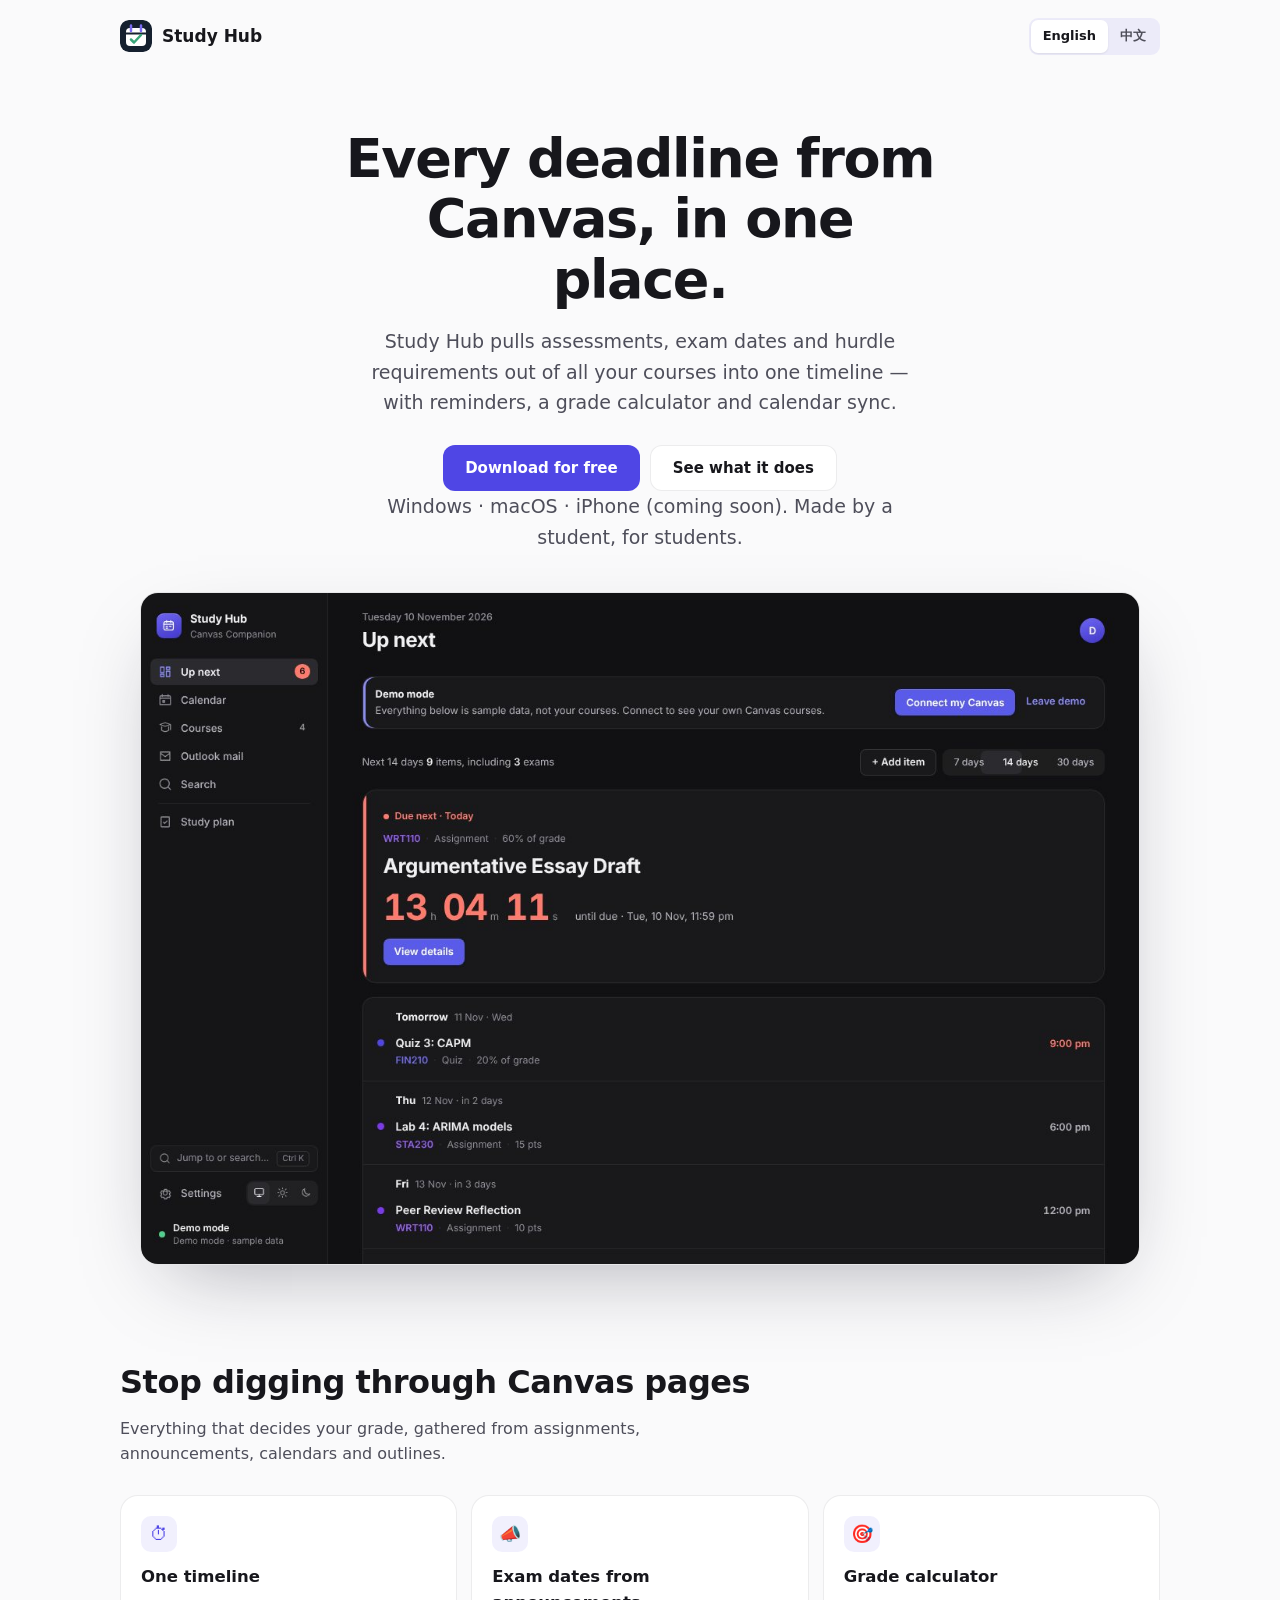
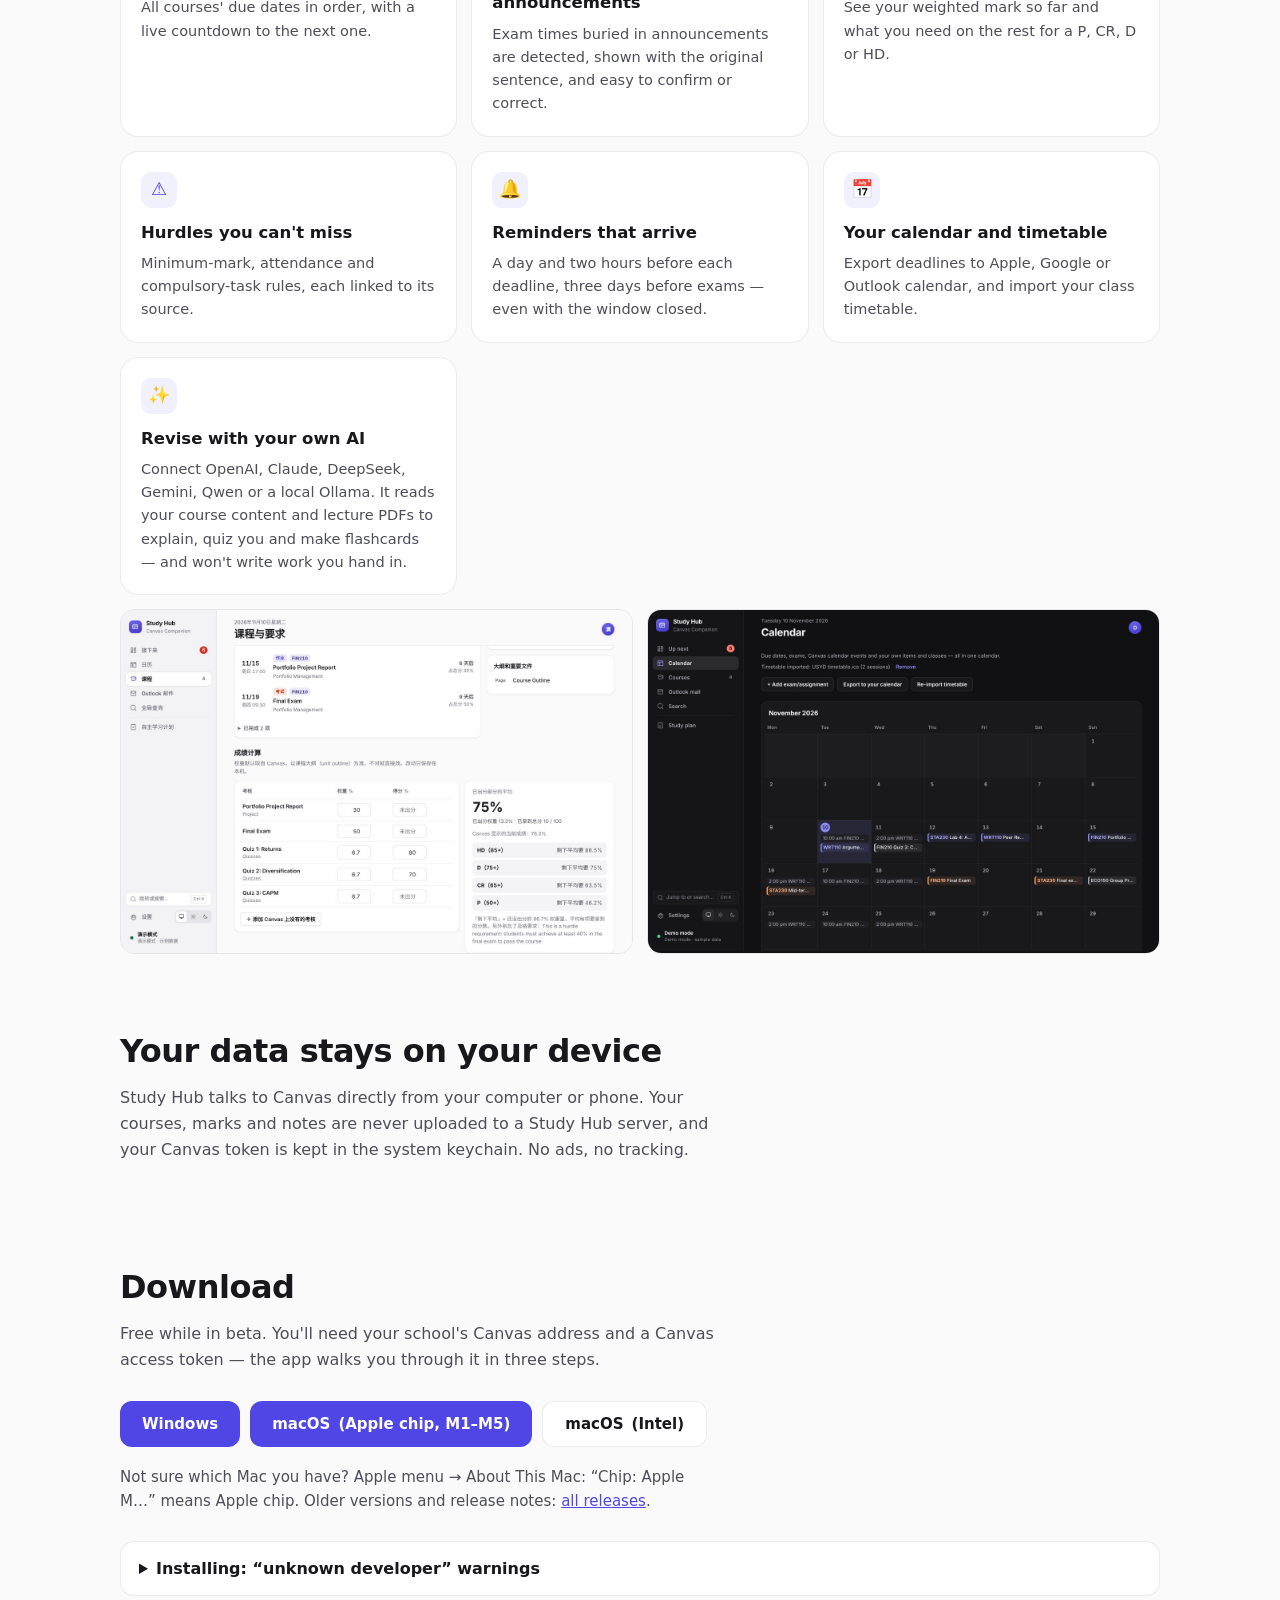
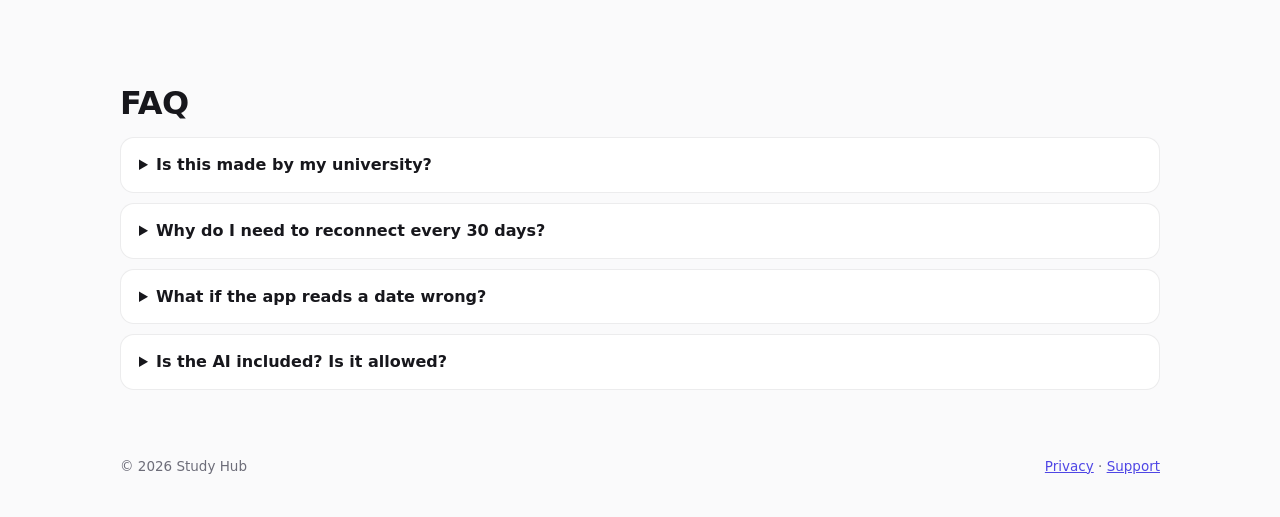
==== index.html @ 719b8af3 "Website for v7.2.0" ====
<!doctype html>
<html lang="en">
<head>
  <meta charset="utf-8">
  <meta name="viewport" content="width=device-width, initial-scale=1">
  <title>Study Hub — every deadline from Canvas in one place</title>
  <meta name="description" content="Study Hub pulls assessments, exam dates and hurdle requirements out of Canvas into one timeline, with reminders, a grade calculator and calendar sync. Your data stays on your device.">
  <link rel="icon" href="img/icon.svg" type="image/svg+xml">
  <style>
    :root {
      --bg: #fafafb; --surface: #fff; --ink: #17171c; --ink-2: #4e4e5a; --ink-3: #6d6d79; --line: rgba(20,20,35,.08);
      --accent: #4f46e5; --accent-soft: rgba(79,70,229,.08); --radius: 18px;
      --font: "Segoe UI Variable Text", "Segoe UI", -apple-system, BlinkMacSystemFont, "SF Pro Text", "PingFang SC", "Microsoft YaHei UI", system-ui, sans-serif;
      color-scheme: light;
    }
    @media (prefers-color-scheme: dark) {
      :root:not([data-theme="light"]) { --bg: #111113; --surface: #19191c; --ink: #f1f1f4; --ink-2: #b2b2bc; --ink-3: #8e8e99; --line: rgba(255,255,255,.08); --accent: #8b8cf8; --accent-soft: rgba(139,140,248,.13); color-scheme: dark; }
    }
    * { box-sizing: border-box; }
    body { margin: 0; font-family: var(--font); background: var(--bg); color: var(--ink); line-height: 1.6; -webkit-font-smoothing: antialiased; }
    a { color: var(--accent); }
    .wrap { max-width: 1080px; margin: 0 auto; padding: 0 20px; }
    header.top { display: flex; align-items: center; justify-content: space-between; padding: 18px 0; }
    .brand { display: flex; align-items: center; gap: 10px; font-weight: 700; font-size: 17px; text-decoration: none; color: var(--ink); }
    .brand img { width: 32px; height: 32px; border-radius: 9px; }
    .lang { display: inline-flex; padding: 2px; border-radius: 9px; background: var(--accent-soft); }
    .lang button { border: 0; background: transparent; color: var(--ink-2); font: inherit; font-size: 13px; font-weight: 600; padding: 6px 12px; border-radius: 7px; cursor: pointer; }
    .lang button[aria-pressed="true"] { background: var(--surface); color: var(--ink); box-shadow: 0 1px 2px rgba(0,0,0,.08); }
    .hero { padding: 56px 0 28px; text-align: center; }
    .hero h1 { font-size: clamp(32px, 6vw, 54px); line-height: 1.12; letter-spacing: -.025em; margin: 0 auto 16px; max-width: 16ch; }
    .hero p { font-size: clamp(16px, 2.2vw, 19px); color: var(--ink-2); max-width: 46ch; margin: 0 auto 28px; }
    .cta { display: flex; gap: 10px; justify-content: center; flex-wrap: wrap; }
    .btn { display: inline-flex; align-items: center; gap: 8px; height: 46px; padding: 0 22px; border-radius: 12px; font-weight: 650; text-decoration: none; font-size: 15px; }
    .btn.primary { background: var(--accent); color: #fff; }
    .btn.soft { background: var(--surface); color: var(--ink); border: 1px solid var(--line); }
    .note { font-size: 13px; color: var(--ink-3); margin-top: 12px; }
    .shot { margin: 40px auto 0; border-radius: var(--radius); overflow: hidden; border: 1px solid var(--line); box-shadow: 0 30px 80px -30px rgba(20,20,40,.35); max-width: 1000px; }
    .shot img { display: block; width: 100%; height: auto; }
    section { padding: 64px 0 8px; }
    h2 { font-size: clamp(24px, 3.4vw, 32px); letter-spacing: -.015em; margin: 0 0 8px; }
    .lead { color: var(--ink-2); margin: 0 0 28px; max-width: 60ch; }
    .grid { display: grid; grid-template-columns: repeat(auto-fill, minmax(280px, 1fr)); gap: 14px; }
    .card { background: var(--surface); border: 1px solid var(--line); border-radius: var(--radius); padding: 20px; }
    .card h3 { margin: 0 0 6px; font-size: 16.5px; }
    .card p { margin: 0; color: var(--ink-2); font-size: 14.5px; }
    .icon { width: 36px; height: 36px; border-radius: 10px; display: grid; place-items: center; background: var(--accent-soft); color: var(--accent); font-size: 18px; margin-bottom: 12px; }
    .pair { display: grid; grid-template-columns: 1fr 1fr; gap: 14px; }
    .pair figure { margin: 0; border-radius: 14px; overflow: hidden; border: 1px solid var(--line); }
    .pair img { display: block; width: 100%; height: auto; }
    details { background: var(--surface); border: 1px solid var(--line); border-radius: 14px; padding: 14px 18px; margin-bottom: 10px; }
    summary { cursor: pointer; font-weight: 650; }
    details p { color: var(--ink-2); margin: 10px 0 0; }
    footer { padding: 48px 0 40px; color: var(--ink-3); font-size: 13.5px; display: flex; gap: 16px; flex-wrap: wrap; justify-content: space-between; }
    html:not([lang="zh-CN"]) [data-l="zh"], html[lang="zh-CN"] [data-l="en"] { display: none !important; }
    @media (max-width: 720px) { .pair { grid-template-columns: 1fr; } .hero { padding-top: 32px; } }
  </style>
</head>
<body>
  <div class="wrap">
    <header class="top">
      <a class="brand" href="#"><img src="img/icon.svg" alt="">Study Hub</a>
      <div class="lang" role="group" aria-label="Language"><button type="button" data-set="en" aria-pressed="true">English</button><button type="button" data-set="zh" aria-pressed="false">中文</button></div>
    </header>

    <div class="hero">
      <h1><span data-l="en">Every deadline from Canvas, in one place.</span><span data-l="zh">Canvas 上的所有截止日期，一处看清。</span></h1>
      <p><span data-l="en">Study Hub pulls assessments, exam dates and hurdle requirements out of all your courses into one timeline — with reminders, a grade calculator and calendar sync.</span><span data-l="zh">Study Hub 把每门课的作业、考试日期和及格要求整理成一条时间线，还有截止提醒、成绩计算和日历同步。</span></p>
      <div class="cta">
        <a class="btn primary" href="#download"><span data-l="en">Download for free</span><span data-l="zh">免费下载</span></a>
        <a class="btn soft" href="#features"><span data-l="en">See what it does</span><span data-l="zh">看看能做什么</span></a>
      </div>
      <p class="note"><span data-l="en">Windows · macOS · iPhone (coming soon). Made by a student, for students.</span><span data-l="zh">Windows · macOS · iPhone（即将上线）。学生做给学生用的。</span></p>
      <div class="shot"><img data-l="en" src="img/home-en.jpg" alt="Study Hub home screen: the next deadline with a countdown and a list of what's due" width="1280" height="860"><img data-l="zh" src="img/home-zh.jpg" alt="Study Hub 首页：最近截止事项和倒计时" width="1280" height="860"></div>
    </div>

    <section id="features">
      <h2><span data-l="en">Stop digging through Canvas pages</span><span data-l="zh">不用再一页页翻 Canvas</span></h2>
      <p class="lead"><span data-l="en">Everything that decides your grade, gathered from assignments, announcements, calendars and outlines.</span><span data-l="zh">影响成绩的信息，从作业、公告、日历和课程大纲里集中起来。</span></p>
      <div class="grid">
        <div class="card"><div class="icon">⏱</div><h3><span data-l="en">One timeline</span><span data-l="zh">一条时间线</span></h3><p><span data-l="en">All courses' due dates in order, with a live countdown to the next one.</span><span data-l="zh">所有课程的截止日期按时间排好，最近一项有实时倒计时。</span></p></div>
        <div class="card"><div class="icon">📣</div><h3><span data-l="en">Exam dates from announcements</span><span data-l="zh">从公告里找出考试日期</span></h3><p><span data-l="en">Exam times buried in announcements are detected, shown with the original sentence, and easy to confirm or correct.</span><span data-l="zh">藏在公告里的考试时间会被识别出来，附上原文那句话，一点就能确认或修改。</span></p></div>
        <div class="card"><div class="icon">🎯</div><h3><span data-l="en">Grade calculator</span><span data-l="zh">成绩计算器</span></h3><p><span data-l="en">See your weighted mark so far and what you need on the rest for a P, CR, D or HD.</span><span data-l="zh">算出当前加权成绩，以及剩下的考核要拿多少才能 P、CR、D、HD。</span></p></div>
        <div class="card"><div class="icon">⚠️</div><h3><span data-l="en">Hurdles you can't miss</span><span data-l="zh">不会漏掉的 hurdle</span></h3><p><span data-l="en">Minimum-mark, attendance and compulsory-task rules, each linked to its source.</span><span data-l="zh">最低分、出勤和必做任务等要求，每条都附原文来源。</span></p></div>
        <div class="card"><div class="icon">🔔</div><h3><span data-l="en">Reminders that arrive</span><span data-l="zh">准时的提醒</span></h3><p><span data-l="en">A day and two hours before each deadline, three days before exams — even with the window closed.</span><span data-l="zh">截止前一天和两小时、考试前三天提醒，关掉窗口也照样提醒。</span></p></div>
        <div class="card"><div class="icon">📅</div><h3><span data-l="en">Your calendar and timetable</span><span data-l="zh">日历和课表</span></h3><p><span data-l="en">Export deadlines to Apple, Google or Outlook calendar, and import your class timetable.</span><span data-l="zh">截止日期导出到 Apple、Google 或 Outlook 日历，也能导入你的课表。</span></p></div>
        <div class="card"><div class="icon">✨</div><h3><span data-l="en">Revise with your own AI</span><span data-l="zh">用你自己的 AI 复习</span></h3><p><span data-l="en">Connect OpenAI, Claude, DeepSeek, Gemini, Qwen or a local Ollama. It reads your course content and lecture PDFs to explain, quiz you and make flashcards — and won't write work you hand in.</span><span data-l="zh">连接 OpenAI、Claude、DeepSeek、Gemini、通义千问或本机 Ollama。AI 读取你的课程内容和课件 PDF，帮你讲解、出题、做闪卡，但不会替你写要交的作业。</span></p></div>
      </div>
      <div class="pair" style="margin-top:14px">
        <figure><img src="img/grades-zh.jpg" alt="Grade calculator" width="1280" height="860" loading="lazy"></figure>
        <figure><img src="img/calendar-en.jpg" alt="Calendar with deadlines and classes" width="1280" height="860" loading="lazy"></figure>
      </div>
    </section>

    <section id="privacy">
      <h2><span data-l="en">Your data stays on your device</span><span data-l="zh">数据只在你的设备上</span></h2>
      <p class="lead"><span data-l="en">Study Hub talks to Canvas directly from your computer or phone. Your courses, marks and notes are never uploaded to a Study Hub server, and your Canvas token is kept in the system keychain. No ads, no tracking.</span><span data-l="zh">Study Hub 直接从你的电脑或手机连接 Canvas。课程、成绩和笔记不会上传到任何 Study Hub 服务器，Canvas 令牌保存在系统钥匙串里。没有广告，没有追踪。</span></p>
    </section>

    <section id="download">
      <h2><span data-l="en">Download</span><span data-l="zh">下载</span></h2>
      <p class="lead"><span data-l="en">Free while in beta. You'll need your school's Canvas address and a Canvas access token — the app walks you through it in three steps.</span><span data-l="zh">内测期间免费。需要学校的 Canvas 网址和一个 Canvas 访问令牌，app 里有三步引导。</span></p>
      <div class="cta" style="justify-content:flex-start">
        <a class="btn primary" href="https://github.com/17373624812qq-code/Study-Hub-releases/releases/latest/download/StudyHub-Windows-Setup.exe">Windows</a>
        <a class="btn primary" href="https://github.com/17373624812qq-code/Study-Hub-releases/releases/latest/download/StudyHub-Mac-AppleSilicon.dmg">macOS <span data-l="en">(Apple chip, M1–M5)</span><span data-l="zh">（M 系列芯片）</span></a>
        <a class="btn soft" href="https://github.com/17373624812qq-code/Study-Hub-releases/releases/latest/download/StudyHub-Mac-Intel.dmg">macOS <span data-l="en">(Intel)</span><span data-l="zh">（Intel 芯片）</span></a>
      </div>
      <p class="lead" style="font-size:15px;margin-top:18px"><span data-l="en">Not sure which Mac you have? Apple menu → About This Mac: “Chip: Apple M…” means Apple chip. Older versions and release notes: <a href="https://github.com/17373624812qq-code/Study-Hub-releases/releases">all releases</a>.</span><span data-l="zh">不确定 Mac 是哪种芯片？点左上角苹果图标 →「关于本机」，写着「芯片 Apple M…」就选 M 系列。历史版本和更新说明见 <a href="https://github.com/17373624812qq-code/Study-Hub-releases/releases">全部版本</a>。</span></p>
      <details style="margin-top:14px"><summary><span data-l="en">Installing: “unknown developer” warnings</span><span data-l="zh">安装时提示「无法验证开发者」怎么办？</span></summary>
        <p><span data-l="en">The beta isn't code-signed yet, so your computer asks before opening it. <b>Windows:</b> if SmartScreen appears, click “More info” → “Run anyway”. <b>Mac:</b> open the .dmg, drag Study Hub into Applications, then right-click the app → Open → Open. If macOS still blocks it, go to System Settings → Privacy &amp; Security and click “Open Anyway”.</span><span data-l="zh">内测版还没有做代码签名，所以第一次打开时系统会确认一下。<b>Windows：</b>弹出 SmartScreen 时点「更多信息」→「仍要运行」。<b>Mac：</b>打开 .dmg，把 Study Hub 拖进「应用程序」，然后右键 App →「打开」→「打开」。如果还是被拦，去「系统设置 → 隐私与安全性」点「仍要打开」。</span></p></details>
    </section>

    <section id="faq">
      <h2>FAQ</h2>
      <details><summary><span data-l="en">Is this made by my university?</span><span data-l="zh">这是学校官方做的吗？</span></summary><p><span data-l="en">No. Study Hub is an independent student project and isn't affiliated with or endorsed by any university or Instructure (Canvas). Always check the official notice for exam details.</span><span data-l="zh">不是。Study Hub 是独立的学生项目，与任何大学和 Instructure（Canvas）都没有隶属或背书关系。考试信息请以官方通知为准。</span></p></details>
      <details><summary><span data-l="en">Why do I need to reconnect every 30 days?</span><span data-l="zh">为什么每 30 天要重新连接？</span></summary><p><span data-l="en">Many schools make student Canvas tokens expire after 30 days. Study Hub reminds you a few days before so syncing doesn't stop.</span><span data-l="zh">很多学校规定学生的 Canvas 令牌 30 天过期。Study Hub 会提前几天提醒你更换，同步不会中断。</span></p></details>
      <details><summary><span data-l="en">What if the app reads a date wrong?</span><span data-l="zh">识别的日期错了怎么办？</span></summary><p><span data-l="en">Open the item and correct it — your fix stays on your device. Use “Send feedback” in Settings so we can improve detection.</span><span data-l="zh">点开那一项直接改，改动保存在你的设备上。也欢迎在设置里点「反馈问题」，帮我们改进识别。</span></p></details>
      <details><summary><span data-l="en">Is the AI included? Is it allowed?</span><span data-l="zh">AI 要钱吗？学校允许用吗？</span></summary><p><span data-l="en">You connect your own AI account and the provider bills you directly (or run Ollama free on your computer). Chat subscriptions like ChatGPT Plus don't include API access. The assistant explains, quizzes and plans but won't write work you submit; each unit sets its own rules on AI use, so check your unit outline.</span><span data-l="zh">AI 用的是你自己的账户，费用由服务商直接收取（也可以在自己电脑上免费运行 Ollama）。ChatGPT Plus 这类聊天订阅不包含 API。助手负责讲解、出题和排计划，不会替你写要提交的作业；每门课对 AI 的规定不同，请以 unit outline 为准。</span></p></details>
    </section>

    <footer>
      <span>© 2026 Study Hub</span>
      <span><a href="privacy.html" data-l="en">Privacy</a><a href="privacy.html" data-l="zh">隐私政策</a> · <a href="support.html" data-l="en">Support</a><a href="support.html" data-l="zh">帮助与支持</a></span>
    </footer>
  </div>
  <script>
    (function () {
      var saved = null; try { saved = localStorage.getItem("studyhub.site.lang"); } catch (e) {}
      var lang = saved || (/^zh/i.test(navigator.language || "") ? "zh" : "en");
      function apply(l) {
        document.documentElement.lang = l === "zh" ? "zh-CN" : "en";
        document.querySelectorAll("[data-set]").forEach(function (b) { b.setAttribute("aria-pressed", String(b.dataset.set === l)); });
        try { localStorage.setItem("studyhub.site.lang", l); } catch (e) {}
      }
      apply(lang);
      document.querySelectorAll("[data-set]").forEach(function (b) { b.addEventListener("click", function () { apply(b.dataset.set); }); });
    })();
  </script>
</body>
</html>
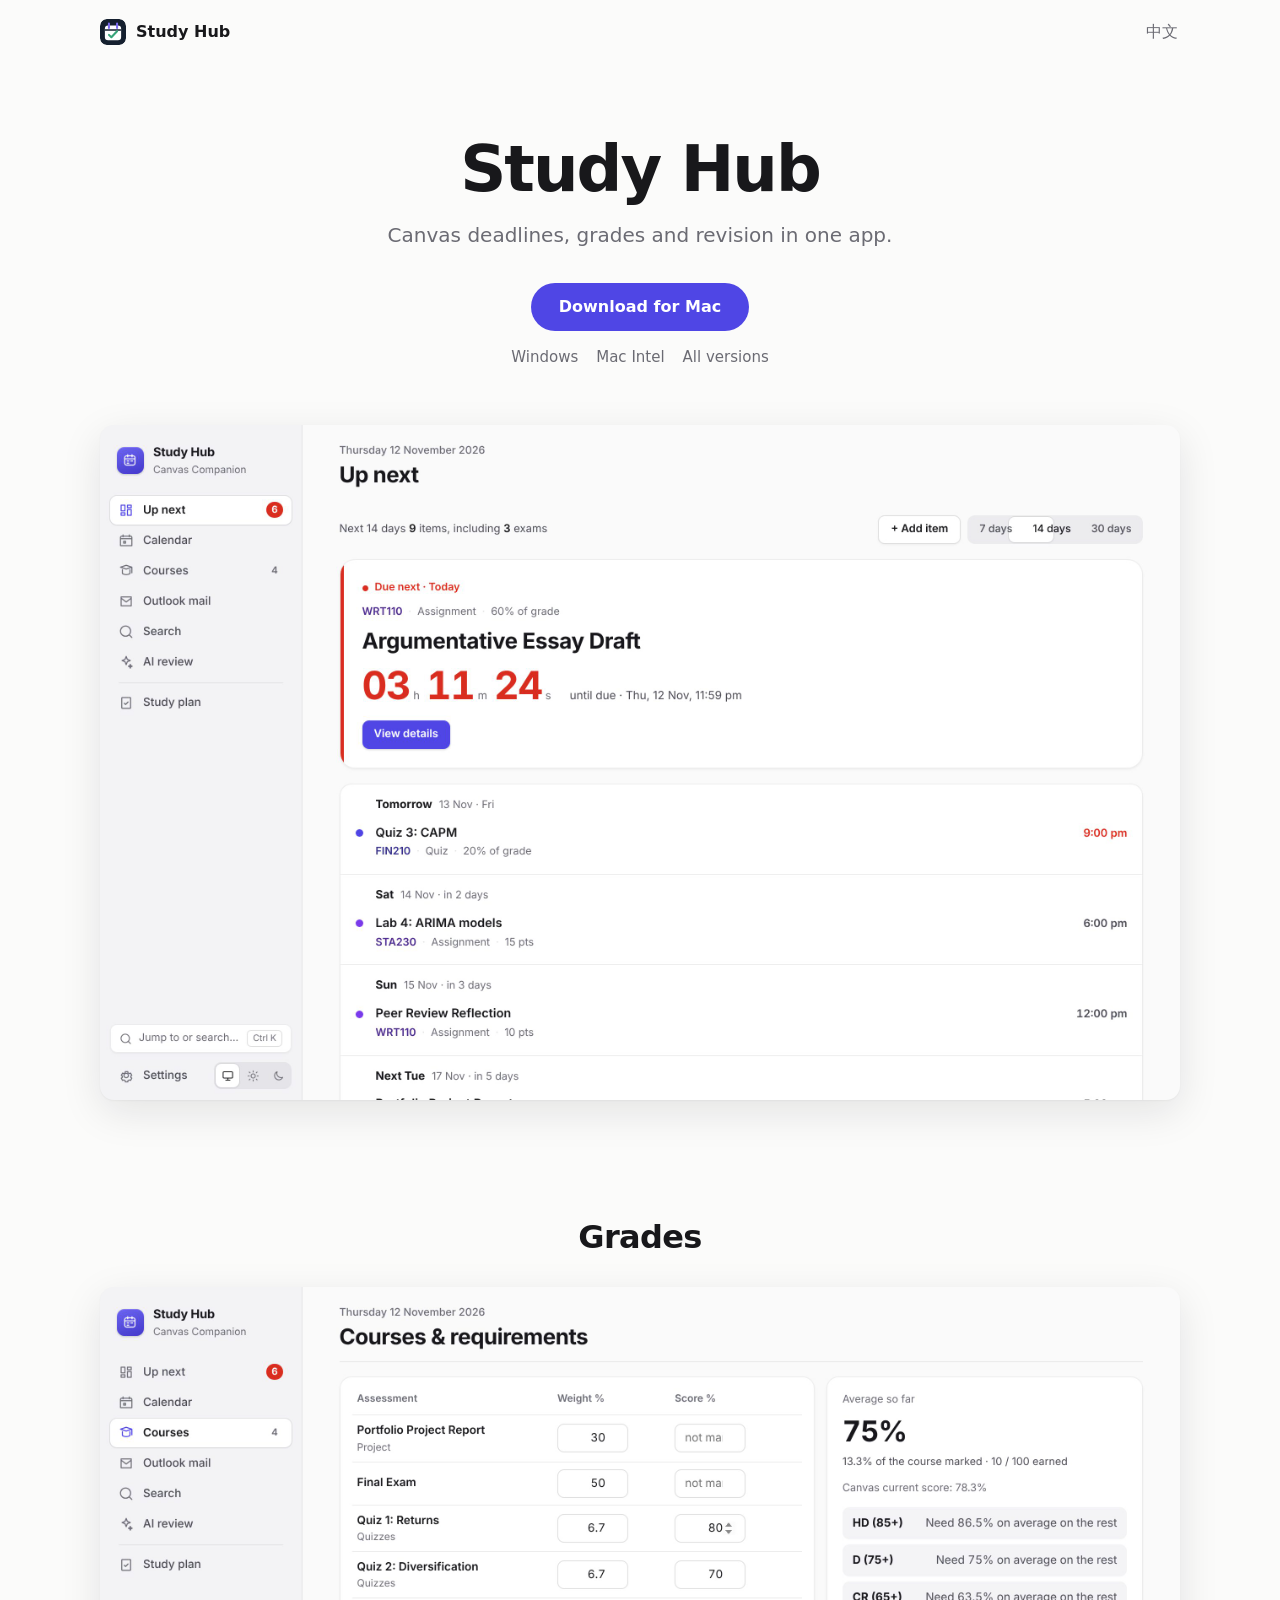
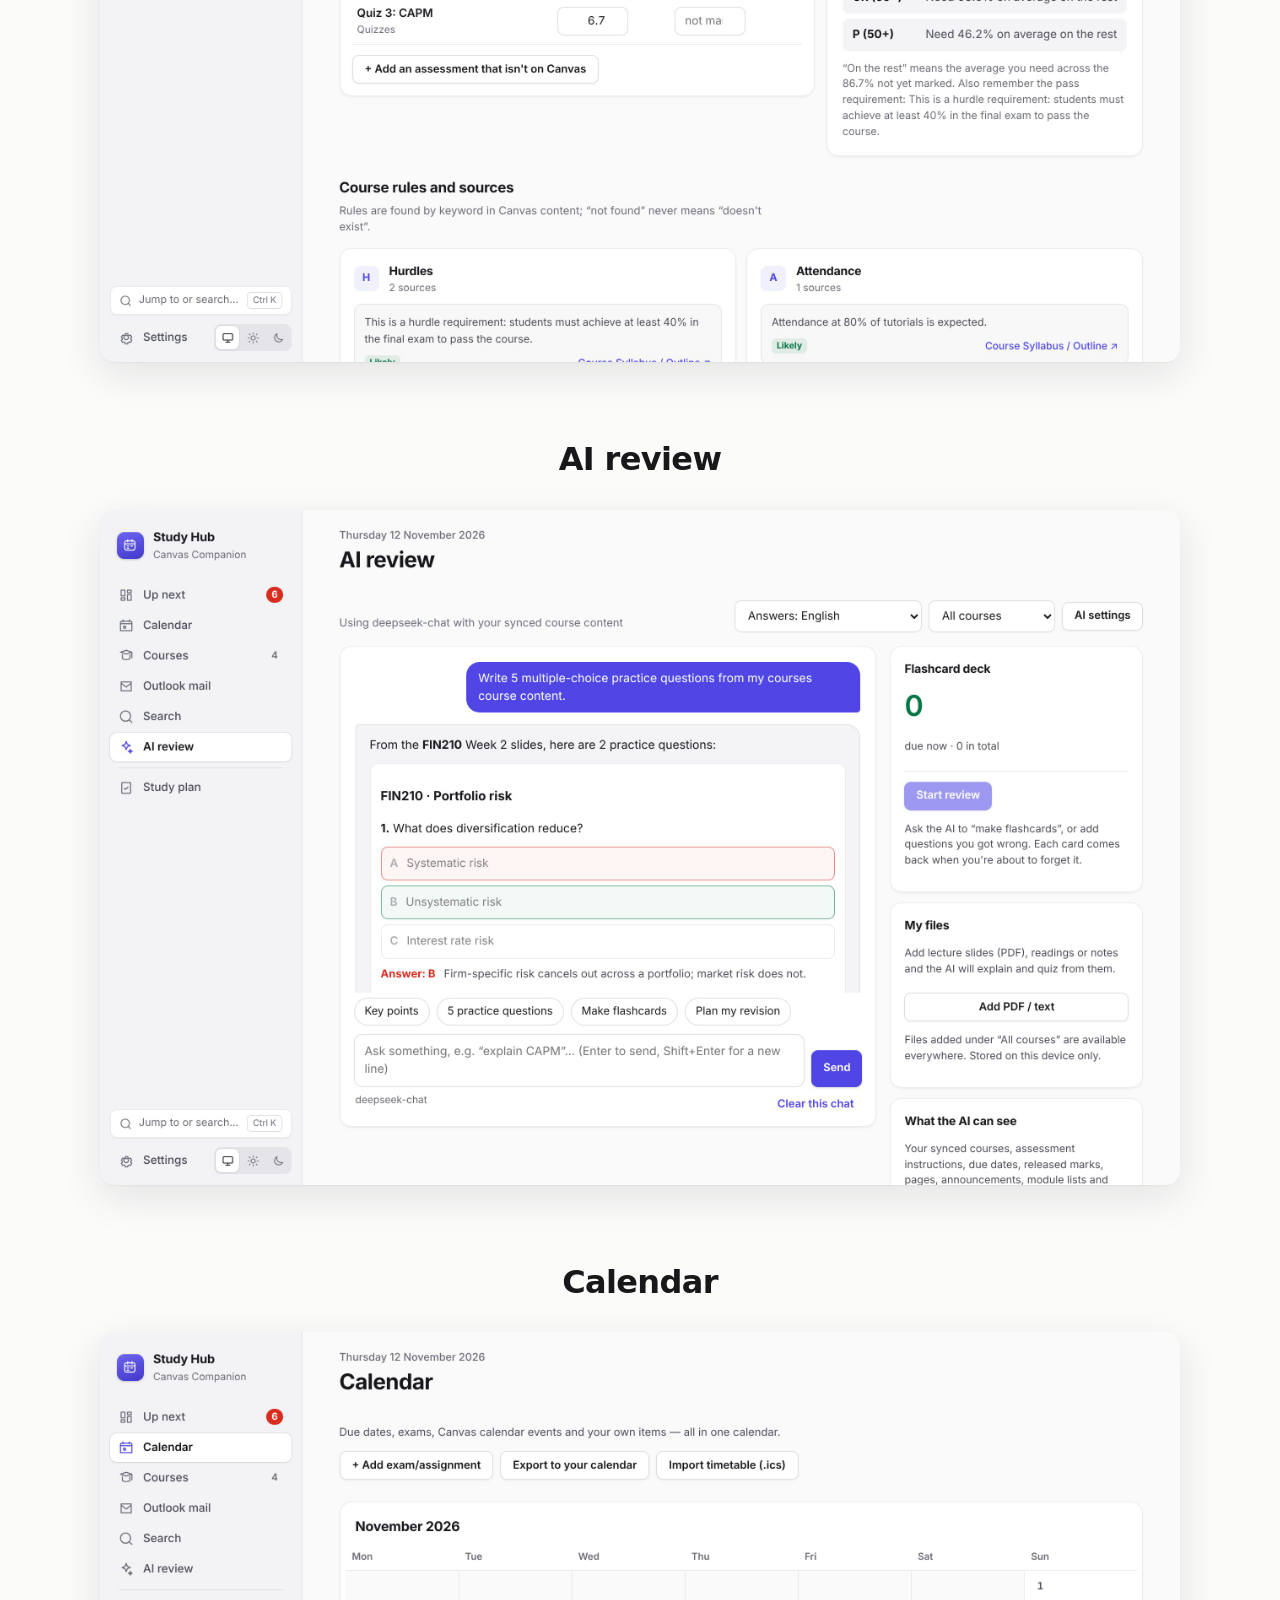
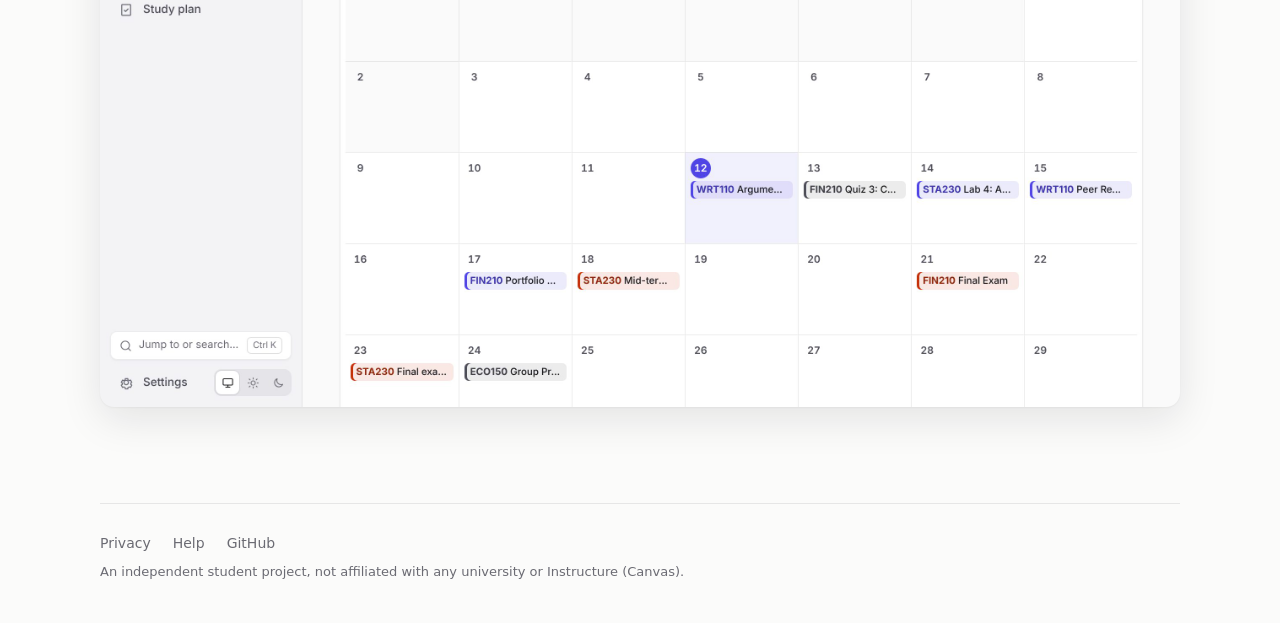
==== commit fcc0ede4: "Website from a5800a3" ====
--- a/index.html
+++ b/index.html
@@ -1,139 +1,126 @@
 <!doctype html>
-<html lang="en">
+<html lang="zh-CN">
 <head>
-  <meta charset="utf-8">
-  <meta name="viewport" content="width=device-width, initial-scale=1">
-  <title>Study Hub — every deadline from Canvas in one place</title>
-  <meta name="description" content="Study Hub pulls assessments, exam dates and hurdle requirements out of Canvas into one timeline, with reminders, a grade calculator and calendar sync. Your data stays on your device.">
-  <link rel="icon" href="img/icon.svg" type="image/svg+xml">
-  <style>
-    :root {
-      --bg: #fafafb; --surface: #fff; --ink: #17171c; --ink-2: #4e4e5a; --ink-3: #6d6d79; --line: rgba(20,20,35,.08);
-      --accent: #4f46e5; --accent-soft: rgba(79,70,229,.08); --radius: 18px;
-      --font: "Segoe UI Variable Text", "Segoe UI", -apple-system, BlinkMacSystemFont, "SF Pro Text", "PingFang SC", "Microsoft YaHei UI", system-ui, sans-serif;
-      color-scheme: light;
-    }
-    @media (prefers-color-scheme: dark) {
-      :root:not([data-theme="light"]) { --bg: #111113; --surface: #19191c; --ink: #f1f1f4; --ink-2: #b2b2bc; --ink-3: #8e8e99; --line: rgba(255,255,255,.08); --accent: #8b8cf8; --accent-soft: rgba(139,140,248,.13); color-scheme: dark; }
-    }
-    * { box-sizing: border-box; }
-    body { margin: 0; font-family: var(--font); background: var(--bg); color: var(--ink); line-height: 1.6; -webkit-font-smoothing: antialiased; }
-    a { color: var(--accent); }
-    .wrap { max-width: 1080px; margin: 0 auto; padding: 0 20px; }
-    header.top { display: flex; align-items: center; justify-content: space-between; padding: 18px 0; }
-    .brand { display: flex; align-items: center; gap: 10px; font-weight: 700; font-size: 17px; text-decoration: none; color: var(--ink); }
-    .brand img { width: 32px; height: 32px; border-radius: 9px; }
-    .lang { display: inline-flex; padding: 2px; border-radius: 9px; background: var(--accent-soft); }
-    .lang button { border: 0; background: transparent; color: var(--ink-2); font: inherit; font-size: 13px; font-weight: 600; padding: 6px 12px; border-radius: 7px; cursor: pointer; }
-    .lang button[aria-pressed="true"] { background: var(--surface); color: var(--ink); box-shadow: 0 1px 2px rgba(0,0,0,.08); }
-    .hero { padding: 56px 0 28px; text-align: center; }
-    .hero h1 { font-size: clamp(32px, 6vw, 54px); line-height: 1.12; letter-spacing: -.025em; margin: 0 auto 16px; max-width: 16ch; }
-    .hero p { font-size: clamp(16px, 2.2vw, 19px); color: var(--ink-2); max-width: 46ch; margin: 0 auto 28px; }
-    .cta { display: flex; gap: 10px; justify-content: center; flex-wrap: wrap; }
-    .btn { display: inline-flex; align-items: center; gap: 8px; height: 46px; padding: 0 22px; border-radius: 12px; font-weight: 650; text-decoration: none; font-size: 15px; }
-    .btn.primary { background: var(--accent); color: #fff; }
-    .btn.soft { background: var(--surface); color: var(--ink); border: 1px solid var(--line); }
-    .note { font-size: 13px; color: var(--ink-3); margin-top: 12px; }
-    .shot { margin: 40px auto 0; border-radius: var(--radius); overflow: hidden; border: 1px solid var(--line); box-shadow: 0 30px 80px -30px rgba(20,20,40,.35); max-width: 1000px; }
-    .shot img { display: block; width: 100%; height: auto; }
-    section { padding: 64px 0 8px; }
-    h2 { font-size: clamp(24px, 3.4vw, 32px); letter-spacing: -.015em; margin: 0 0 8px; }
-    .lead { color: var(--ink-2); margin: 0 0 28px; max-width: 60ch; }
-    .grid { display: grid; grid-template-columns: repeat(auto-fill, minmax(280px, 1fr)); gap: 14px; }
-    .card { background: var(--surface); border: 1px solid var(--line); border-radius: var(--radius); padding: 20px; }
-    .card h3 { margin: 0 0 6px; font-size: 16.5px; }
-    .card p { margin: 0; color: var(--ink-2); font-size: 14.5px; }
-    .icon { width: 36px; height: 36px; border-radius: 10px; display: grid; place-items: center; background: var(--accent-soft); color: var(--accent); font-size: 18px; margin-bottom: 12px; }
-    .pair { display: grid; grid-template-columns: 1fr 1fr; gap: 14px; }
-    .pair figure { margin: 0; border-radius: 14px; overflow: hidden; border: 1px solid var(--line); }
-    .pair img { display: block; width: 100%; height: auto; }
-    details { background: var(--surface); border: 1px solid var(--line); border-radius: 14px; padding: 14px 18px; margin-bottom: 10px; }
-    summary { cursor: pointer; font-weight: 650; }
-    details p { color: var(--ink-2); margin: 10px 0 0; }
-    footer { padding: 48px 0 40px; color: var(--ink-3); font-size: 13.5px; display: flex; gap: 16px; flex-wrap: wrap; justify-content: space-between; }
-    html:not([lang="zh-CN"]) [data-l="zh"], html[lang="zh-CN"] [data-l="en"] { display: none !important; }
-    @media (max-width: 720px) { .pair { grid-template-columns: 1fr; } .hero { padding-top: 32px; } }
-  </style>
+<meta charset="utf-8">
+<meta name="viewport" content="width=device-width, initial-scale=1, viewport-fit=cover">
+<title>Study Hub</title>
+<meta name="description" content="Study Hub：Canvas 的截止日期、成绩和复习，放在一个 App 里。Windows / Mac 免费下载。 · Canvas deadlines, grades and revision in one app. Free for Windows and Mac.">
+<meta property="og:title" content="Study Hub">
+<meta property="og:description" content="Canvas deadlines, grades and revision in one app.">
+<meta property="og:image" content="https://17373624812qq-code.github.io/Study-Hub-releases/img/home-zh.jpg">
+<link rel="icon" href="img/icon.svg" type="image/svg+xml">
+<link rel="alternate" type="text/plain" href="llms.txt" title="Plain-text summary for agents">
+<link rel="stylesheet" href="style.css">
+<script>
+  // Pick the language before first paint: saved choice, else the browser's.
+  try { document.documentElement.lang = localStorage.getItem("lang") || (/^zh/i.test(navigator.language) ? "zh-CN" : "en"); } catch (_) {}
+</script>
+<script type="application/ld+json">
+{
+  "@context": "https://schema.org",
+  "@type": "SoftwareApplication",
+  "name": "Study Hub",
+  "applicationCategory": "EducationalApplication",
+  "operatingSystem": "Windows 10+, macOS 11+",
+  "offers": { "@type": "Offer", "price": "0", "priceCurrency": "AUD" },
+  "description": "Canvas companion: deadlines, exam dates from announcements, a grade calculator and AI review with your own AI.",
+  "downloadUrl": [
+    "https://github.com/17373624812qq-code/Study-Hub-releases/releases/latest/download/StudyHub-Windows-Setup.exe",
+    "https://github.com/17373624812qq-code/Study-Hub-releases/releases/latest/download/StudyHub-Mac-AppleSilicon.dmg",
+    "https://github.com/17373624812qq-code/Study-Hub-releases/releases/latest/download/StudyHub-Mac-Intel.dmg"
+  ]
+}
+</script>
 </head>
 <body>
-  <div class="wrap">
-    <header class="top">
-      <a class="brand" href="#"><img src="img/icon.svg" alt="">Study Hub</a>
-      <div class="lang" role="group" aria-label="Language"><button type="button" data-set="en" aria-pressed="true">English</button><button type="button" data-set="zh" aria-pressed="false">中文</button></div>
-    </header>
+<header class="wrap bar">
+  <a class="brand" href="./"><img src="img/icon.svg" alt="">Study Hub</a>
+  <button class="link" type="button" data-lang-toggle><span lang="zh-CN">English</span><span lang="en">中文</span></button>
+</header>
 
-    <div class="hero">
-      <h1><span data-l="en">Every deadline from Canvas, in one place.</span><span data-l="zh">Canvas 上的所有截止日期，一处看清。</span></h1>
-      <p><span data-l="en">Study Hub pulls assessments, exam dates and hurdle requirements out of all your courses into one timeline — with reminders, a grade calculator and calendar sync.</span><span data-l="zh">Study Hub 把每门课的作业、考试日期和及格要求整理成一条时间线，还有截止提醒、成绩计算和日历同步。</span></p>
-      <div class="cta">
-        <a class="btn primary" href="#download"><span data-l="en">Download for free</span><span data-l="zh">免费下载</span></a>
-        <a class="btn soft" href="#features"><span data-l="en">See what it does</span><span data-l="zh">看看能做什么</span></a>
-      </div>
-      <p class="note"><span data-l="en">Windows · macOS · iPhone (coming soon). Made by a student, for students.</span><span data-l="zh">Windows · macOS · iPhone（即将上线）。学生做给学生用的。</span></p>
-      <div class="shot"><img data-l="en" src="img/home-en.jpg" alt="Study Hub home screen: the next deadline with a countdown and a list of what's due" width="1280" height="860"><img data-l="zh" src="img/home-zh.jpg" alt="Study Hub 首页：最近截止事项和倒计时" width="1280" height="860"></div>
+<main class="wrap">
+  <section class="hero">
+    <h1>Study Hub</h1>
+    <p><span lang="zh-CN">Canvas 的截止日期、成绩和复习，放在一个 App 里。</span><span lang="en">Canvas deadlines, grades and revision in one app.</span></p>
+
+    <div class="get" id="download">
+      <a class="button" data-os="mac" href="https://github.com/17373624812qq-code/Study-Hub-releases/releases/latest/download/StudyHub-Mac-AppleSilicon.dmg"><span lang="zh-CN">下载 Mac 版</span><span lang="en">Download for Mac</span></a>
+      <nav class="others">
+        <a data-os="win" href="https://github.com/17373624812qq-code/Study-Hub-releases/releases/latest/download/StudyHub-Windows-Setup.exe">Windows</a>
+        <a data-os="mac" href="https://github.com/17373624812qq-code/Study-Hub-releases/releases/latest/download/StudyHub-Mac-Intel.dmg">Mac Intel</a>
+        <a href="https://github.com/17373624812qq-code/Study-Hub-releases/releases"><span lang="zh-CN">所有版本</span><span lang="en">All versions</span></a>
+      </nav>
     </div>
 
-    <section id="features">
-      <h2><span data-l="en">Stop digging through Canvas pages</span><span data-l="zh">不用再一页页翻 Canvas</span></h2>
-      <p class="lead"><span data-l="en">Everything that decides your grade, gathered from assignments, announcements, calendars and outlines.</span><span data-l="zh">影响成绩的信息，从作业、公告、日历和课程大纲里集中起来。</span></p>
-      <div class="grid">
-        <div class="card"><div class="icon">⏱</div><h3><span data-l="en">One timeline</span><span data-l="zh">一条时间线</span></h3><p><span data-l="en">All courses' due dates in order, with a live countdown to the next one.</span><span data-l="zh">所有课程的截止日期按时间排好，最近一项有实时倒计时。</span></p></div>
-        <div class="card"><div class="icon">📣</div><h3><span data-l="en">Exam dates from announcements</span><span data-l="zh">从公告里找出考试日期</span></h3><p><span data-l="en">Exam times buried in announcements are detected, shown with the original sentence, and easy to confirm or correct.</span><span data-l="zh">藏在公告里的考试时间会被识别出来，附上原文那句话，一点就能确认或修改。</span></p></div>
-        <div class="card"><div class="icon">🎯</div><h3><span data-l="en">Grade calculator</span><span data-l="zh">成绩计算器</span></h3><p><span data-l="en">See your weighted mark so far and what you need on the rest for a P, CR, D or HD.</span><span data-l="zh">算出当前加权成绩，以及剩下的考核要拿多少才能 P、CR、D、HD。</span></p></div>
-        <div class="card"><div class="icon">⚠️</div><h3><span data-l="en">Hurdles you can't miss</span><span data-l="zh">不会漏掉的 hurdle</span></h3><p><span data-l="en">Minimum-mark, attendance and compulsory-task rules, each linked to its source.</span><span data-l="zh">最低分、出勤和必做任务等要求，每条都附原文来源。</span></p></div>
-        <div class="card"><div class="icon">🔔</div><h3><span data-l="en">Reminders that arrive</span><span data-l="zh">准时的提醒</span></h3><p><span data-l="en">A day and two hours before each deadline, three days before exams — even with the window closed.</span><span data-l="zh">截止前一天和两小时、考试前三天提醒，关掉窗口也照样提醒。</span></p></div>
-        <div class="card"><div class="icon">📅</div><h3><span data-l="en">Your calendar and timetable</span><span data-l="zh">日历和课表</span></h3><p><span data-l="en">Export deadlines to Apple, Google or Outlook calendar, and import your class timetable.</span><span data-l="zh">截止日期导出到 Apple、Google 或 Outlook 日历，也能导入你的课表。</span></p></div>
-        <div class="card"><div class="icon">✨</div><h3><span data-l="en">Revise with your own AI</span><span data-l="zh">用你自己的 AI 复习</span></h3><p><span data-l="en">Connect OpenAI, Claude, DeepSeek, Gemini, Qwen or a local Ollama. It reads your course content and lecture PDFs to explain, quiz you and make flashcards — and won't write work you hand in.</span><span data-l="zh">连接 OpenAI、Claude、DeepSeek、Gemini、通义千问或本机 Ollama。AI 读取你的课程内容和课件 PDF，帮你讲解、出题、做闪卡，但不会替你写要交的作业。</span></p></div>
-      </div>
-      <div class="pair" style="margin-top:14px">
-        <figure><img src="img/grades-zh.jpg" alt="Grade calculator" width="1280" height="860" loading="lazy"></figure>
-        <figure><img src="img/calendar-en.jpg" alt="Calendar with deadlines and classes" width="1280" height="860" loading="lazy"></figure>
-      </div>
-    </section>
+    <ol class="steps mac" aria-live="polite">
+      <li><span lang="zh-CN">打开下载的 .dmg，把 Study Hub 拖进「应用程序」</span><span lang="en">Open the .dmg and drag Study Hub into Applications</span></li>
+      <li><span lang="zh-CN">第一次打开：右键 Study Hub →「打开」</span><span lang="en">First launch: right-click Study Hub → Open</span></li>
+      <li><span lang="zh-CN">没有 Canvas 账号也能先试「演示」</span><span lang="en">No Canvas account? Try the demo</span></li>
+    </ol>
+    <ol class="steps win" aria-live="polite">
+      <li><span lang="zh-CN">打开 StudyHub-Windows-Setup.exe</span><span lang="en">Open StudyHub-Windows-Setup.exe</span></li>
+      <li><span lang="zh-CN">出现蓝色提示时：「更多信息」→「仍要运行」</span><span lang="en">If a blue warning appears: More info → Run anyway</span></li>
+      <li><span lang="zh-CN">没有 Canvas 账号也能先试「演示」</span><span lang="en">No Canvas account? Try the demo</span></li>
+    </ol>
 
-    <section id="privacy">
-      <h2><span data-l="en">Your data stays on your device</span><span data-l="zh">数据只在你的设备上</span></h2>
-      <p class="lead"><span data-l="en">Study Hub talks to Canvas directly from your computer or phone. Your courses, marks and notes are never uploaded to a Study Hub server, and your Canvas token is kept in the system keychain. No ads, no tracking.</span><span data-l="zh">Study Hub 直接从你的电脑或手机连接 Canvas。课程、成绩和笔记不会上传到任何 Study Hub 服务器，Canvas 令牌保存在系统钥匙串里。没有广告，没有追踪。</span></p>
-    </section>
+    <img class="shot" src="img/home-zh.jpg" data-en="img/home-en.jpg" width="1280" height="800" alt="Study Hub: upcoming deadlines with a countdown">
+  </section>
 
-    <section id="download">
-      <h2><span data-l="en">Download</span><span data-l="zh">下载</span></h2>
-      <p class="lead"><span data-l="en">Free while in beta. You'll need your school's Canvas address and a Canvas access token — the app walks you through it in three steps.</span><span data-l="zh">内测期间免费。需要学校的 Canvas 网址和一个 Canvas 访问令牌，app 里有三步引导。</span></p>
-      <div class="cta" style="justify-content:flex-start">
-        <a class="btn primary" href="https://github.com/17373624812qq-code/Study-Hub-releases/releases/latest/download/StudyHub-Windows-Setup.exe">Windows</a>
-        <a class="btn primary" href="https://github.com/17373624812qq-code/Study-Hub-releases/releases/latest/download/StudyHub-Mac-AppleSilicon.dmg">macOS <span data-l="en">(Apple chip, M1–M5)</span><span data-l="zh">（M 系列芯片）</span></a>
-        <a class="btn soft" href="https://github.com/17373624812qq-code/Study-Hub-releases/releases/latest/download/StudyHub-Mac-Intel.dmg">macOS <span data-l="en">(Intel)</span><span data-l="zh">（Intel 芯片）</span></a>
-      </div>
-      <p class="lead" style="font-size:15px;margin-top:18px"><span data-l="en">Not sure which Mac you have? Apple menu → About This Mac: “Chip: Apple M…” means Apple chip. Older versions and release notes: <a href="https://github.com/17373624812qq-code/Study-Hub-releases/releases">all releases</a>.</span><span data-l="zh">不确定 Mac 是哪种芯片？点左上角苹果图标 →「关于本机」，写着「芯片 Apple M…」就选 M 系列。历史版本和更新说明见 <a href="https://github.com/17373624812qq-code/Study-Hub-releases/releases">全部版本</a>。</span></p>
-      <details style="margin-top:14px"><summary><span data-l="en">Installing: “unknown developer” warnings</span><span data-l="zh">安装时提示「无法验证开发者」怎么办？</span></summary>
-        <p><span data-l="en">The beta isn't code-signed yet, so your computer asks before opening it. <b>Windows:</b> if SmartScreen appears, click “More info” → “Run anyway”. <b>Mac:</b> open the .dmg, drag Study Hub into Applications, then right-click the app → Open → Open. If macOS still blocks it, go to System Settings → Privacy &amp; Security and click “Open Anyway”.</span><span data-l="zh">内测版还没有做代码签名，所以第一次打开时系统会确认一下。<b>Windows：</b>弹出 SmartScreen 时点「更多信息」→「仍要运行」。<b>Mac：</b>打开 .dmg，把 Study Hub 拖进「应用程序」，然后右键 App →「打开」→「打开」。如果还是被拦，去「系统设置 → 隐私与安全性」点「仍要打开」。</span></p></details>
-    </section>
+  <section class="feature">
+    <h2><span lang="zh-CN">成绩</span><span lang="en">Grades</span></h2>
+    <img class="shot" src="img/grades-zh.jpg" data-en="img/grades-en.jpg" width="1280" height="800" loading="lazy" alt="Grade calculator: weighted mark and the average needed for each grade band">
+  </section>
 
-    <section id="faq">
-      <h2>FAQ</h2>
-      <details><summary><span data-l="en">Is this made by my university?</span><span data-l="zh">这是学校官方做的吗？</span></summary><p><span data-l="en">No. Study Hub is an independent student project and isn't affiliated with or endorsed by any university or Instructure (Canvas). Always check the official notice for exam details.</span><span data-l="zh">不是。Study Hub 是独立的学生项目，与任何大学和 Instructure（Canvas）都没有隶属或背书关系。考试信息请以官方通知为准。</span></p></details>
-      <details><summary><span data-l="en">Why do I need to reconnect every 30 days?</span><span data-l="zh">为什么每 30 天要重新连接？</span></summary><p><span data-l="en">Many schools make student Canvas tokens expire after 30 days. Study Hub reminds you a few days before so syncing doesn't stop.</span><span data-l="zh">很多学校规定学生的 Canvas 令牌 30 天过期。Study Hub 会提前几天提醒你更换，同步不会中断。</span></p></details>
-      <details><summary><span data-l="en">What if the app reads a date wrong?</span><span data-l="zh">识别的日期错了怎么办？</span></summary><p><span data-l="en">Open the item and correct it — your fix stays on your device. Use “Send feedback” in Settings so we can improve detection.</span><span data-l="zh">点开那一项直接改，改动保存在你的设备上。也欢迎在设置里点「反馈问题」，帮我们改进识别。</span></p></details>
-      <details><summary><span data-l="en">Is the AI included? Is it allowed?</span><span data-l="zh">AI 要钱吗？学校允许用吗？</span></summary><p><span data-l="en">You connect your own AI account and the provider bills you directly (or run Ollama free on your computer). Chat subscriptions like ChatGPT Plus don't include API access. The assistant explains, quizzes and plans but won't write work you submit; each unit sets its own rules on AI use, so check your unit outline.</span><span data-l="zh">AI 用的是你自己的账户，费用由服务商直接收取（也可以在自己电脑上免费运行 Ollama）。ChatGPT Plus 这类聊天订阅不包含 API。助手负责讲解、出题和排计划，不会替你写要提交的作业；每门课对 AI 的规定不同，请以 unit outline 为准。</span></p></details>
-    </section>
+  <section class="feature">
+    <h2><span lang="zh-CN">AI 复习</span><span lang="en">AI review</span></h2>
+    <img class="shot" src="img/ai-zh.jpg" data-en="img/ai-en.jpg" width="1280" height="800" loading="lazy" alt="AI review: practice questions and flashcards from course material">
+  </section>
 
-    <footer>
-      <span>© 2026 Study Hub</span>
-      <span><a href="privacy.html" data-l="en">Privacy</a><a href="privacy.html" data-l="zh">隐私政策</a> · <a href="support.html" data-l="en">Support</a><a href="support.html" data-l="zh">帮助与支持</a></span>
-    </footer>
-  </div>
-  <script>
-    (function () {
-      var saved = null; try { saved = localStorage.getItem("studyhub.site.lang"); } catch (e) {}
-      var lang = saved || (/^zh/i.test(navigator.language || "") ? "zh" : "en");
-      function apply(l) {
-        document.documentElement.lang = l === "zh" ? "zh-CN" : "en";
-        document.querySelectorAll("[data-set]").forEach(function (b) { b.setAttribute("aria-pressed", String(b.dataset.set === l)); });
-        try { localStorage.setItem("studyhub.site.lang", l); } catch (e) {}
-      }
-      apply(lang);
-      document.querySelectorAll("[data-set]").forEach(function (b) { b.addEventListener("click", function () { apply(b.dataset.set); }); });
-    })();
-  </script>
+  <section class="feature">
+    <h2><span lang="zh-CN">日历</span><span lang="en">Calendar</span></h2>
+    <img class="shot" src="img/calendar-zh.jpg" data-en="img/calendar-en.jpg" width="1280" height="800" loading="lazy" alt="Calendar of assessments and exams, exportable to phone calendars">
+  </section>
+</main>
+
+<footer class="wrap foot">
+  <a href="privacy.html"><span lang="zh-CN">隐私</span><span lang="en">Privacy</span></a>
+  <a href="support.html"><span lang="zh-CN">帮助</span><span lang="en">Help</span></a>
+  <a href="https://github.com/17373624812qq-code/Study-Hub-releases">GitHub</a>
+  <small><span lang="zh-CN">独立学生项目，与任何大学或 Instructure（Canvas）无关。</span><span lang="en">An independent student project, not affiliated with any university or Instructure (Canvas).</span></small>
+</footer>
+
+<script>
+(() => {
+  const root = document.documentElement;
+  const apply = () => {
+    const en = root.lang === "en";
+    for (const img of document.querySelectorAll("img[data-en]")) {
+      img.dataset.zh ||= img.getAttribute("src");
+      img.src = en ? img.dataset.en : img.dataset.zh;
+    }
+  };
+  document.querySelector("[data-lang-toggle]").addEventListener("click", () => {
+    root.lang = root.lang === "en" ? "zh-CN" : "en";
+    try { localStorage.setItem("lang", root.lang); } catch (_) {}
+    apply();
+  });
+  apply();
+
+  // Lead with the visitor's platform; Windows visitors get Windows first.
+  const ua = navigator.userAgentData?.platform || navigator.platform || navigator.userAgent;
+  if (/win/i.test(ua)) {
+    const primary = document.querySelector(".button");
+    const win = document.querySelector('.others [data-os="win"]');
+    [primary.href, win.href] = [win.href, primary.href];
+    primary.dataset.os = "win"; win.dataset.os = "mac";
+    primary.innerHTML = '<span lang="zh-CN">下载 Windows 版</span><span lang="en">Download for Windows</span>';
+    win.textContent = "Mac";
+  }
+  // Once a download starts, show how to open it instead of the buttons.
+  for (const a of document.querySelectorAll("a[data-os]")) {
+    a.addEventListener("click", () => { document.body.dataset.started = a.dataset.os; });
+  }
+})();
+</script>
 </body>
 </html>
--- a/style.css
+++ b/style.css
@@ -0,0 +1,71 @@
+/* One stylesheet for every page of the site. */
+:root {
+  --bg: #fbfbfa; --ink: #18181b; --ink-2: #6b6b73; --line: rgba(24, 24, 27, .09);
+  --accent: #4f46e5; --on-accent: #fff; --shot: 0 1px 2px rgba(0,0,0,.04), 0 12px 40px rgba(24,24,27,.10);
+  color-scheme: light;
+}
+@media (prefers-color-scheme: dark) {
+  :root { --bg: #0e0e10; --ink: #ededef; --ink-2: #8e8e96; --line: rgba(255,255,255,.08);
+    --accent: #8b87ff; --on-accent: #0e0e10; --shot: 0 0 0 1px rgba(255,255,255,.06), 0 16px 48px rgba(0,0,0,.5); color-scheme: dark; }
+}
+* { box-sizing: border-box; }
+html { -webkit-text-size-adjust: 100%; }
+body { margin: 0; background: var(--bg); color: var(--ink);
+  font: 16px/1.6 -apple-system, BlinkMacSystemFont, "SF Pro Text", "Segoe UI Variable Text", "Segoe UI", "PingFang SC", "Microsoft YaHei UI", system-ui, sans-serif;
+  -webkit-font-smoothing: antialiased; }
+a { color: inherit; }
+img { display: block; max-width: 100%; height: auto; }
+
+/* Language: both languages are in the HTML; the root lang picks one. */
+html[lang^="zh"] body:not(.doc) [lang="en"], html[lang="en"] body:not(.doc) [lang^="zh"] { display: none !important; }
+
+.wrap { width: min(1080px, 100% - 32px); margin: 0 auto; }
+.bar { display: flex; align-items: center; justify-content: space-between; height: 64px; }
+.brand { display: flex; align-items: center; gap: 10px; font-weight: 600; text-decoration: none; }
+.brand img { width: 26px; height: 26px; border-radius: 7px; }
+.link { background: none; border: 0; padding: 6px 2px; font: inherit; color: var(--ink-2); cursor: pointer; text-decoration: none; }
+.link:hover { color: var(--ink); }
+
+.hero { text-align: center; padding: 72px 0 40px; }
+h1 { font-size: clamp(40px, 7vw, 64px); line-height: 1.05; letter-spacing: -.03em; margin: 0; font-weight: 700; }
+.hero p { font-size: clamp(17px, 2.2vw, 20px); color: var(--ink-2); margin: 16px auto 0; max-width: 32em; }
+
+.get { margin-top: 32px; display: flex; flex-direction: column; align-items: center; gap: 14px; }
+.button { display: inline-flex; align-items: center; justify-content: center; min-height: 48px; padding: 0 28px; border-radius: 999px;
+  background: var(--accent); color: var(--on-accent); font-weight: 600; text-decoration: none; }
+.button:hover { filter: brightness(1.08); }
+.button:focus-visible, .link:focus-visible { outline: 2px solid var(--accent); outline-offset: 3px; }
+.others { display: flex; gap: 18px; font-size: 15px; }
+.others a { color: var(--ink-2); text-decoration: none; }
+.others a:hover { color: var(--ink); }
+
+/* After a download starts, the steps replace the buttons. */
+.steps { display: none; margin: 32px auto 0; padding: 0; list-style: none; counter-reset: s; width: min(420px, 100%); text-align: left; }
+.steps li { counter-increment: s; display: flex; gap: 14px; padding: 12px 0; border-top: 1px solid var(--line); }
+.steps li:first-child { border-top: 0; }
+.steps li::before { content: counter(s); flex: none; width: 26px; height: 26px; border-radius: 50%; background: var(--line); display: grid; place-items: center; font-size: 13px; font-weight: 600; }
+body[data-started="mac"] .get, body[data-started="win"] .get { display: none; }
+body[data-started="mac"] .steps.mac, body[data-started="win"] .steps.win { display: block; }
+
+.shot { border-radius: 14px; box-shadow: var(--shot); background: #fff; }
+.hero .shot { margin: 56px auto 0; }
+.feature { padding: 72px 0 0; }
+.feature h2 { font-size: clamp(24px, 3.4vw, 32px); letter-spacing: -.02em; margin: 0 0 24px; text-align: center; font-weight: 650; }
+
+.foot { margin-top: 96px; padding: 28px 0 40px; border-top: 1px solid var(--line); display: flex; flex-wrap: wrap; gap: 8px 22px; font-size: 14px; color: var(--ink-2); }
+.foot a { text-decoration: none; }
+.foot a:hover { color: var(--ink); }
+.foot small { flex-basis: 100%; font-size: 13px; }
+
+/* Text pages (privacy, support) */
+.doc main { width: min(680px, 100% - 32px); margin: 40px auto 64px; }
+.doc h1 { font-size: 32px; letter-spacing: -.02em; margin-bottom: 8px; }
+.doc h2 { font-size: 18px; margin: 32px 0 6px; }
+.doc p, .doc li { color: var(--ink-2); }
+.doc strong { color: var(--ink); }
+.doc .meta { font-size: 14px; }
+.doc details { border-top: 1px solid var(--line); padding: 14px 0; }
+.doc summary { cursor: pointer; font-weight: 600; color: var(--ink); }
+.doc .contact { margin: 24px 0; }
+.doc .back { display: inline-block; margin-top: 32px; color: var(--accent); text-decoration: none; }
+.doc .lang { color: var(--ink-2); }
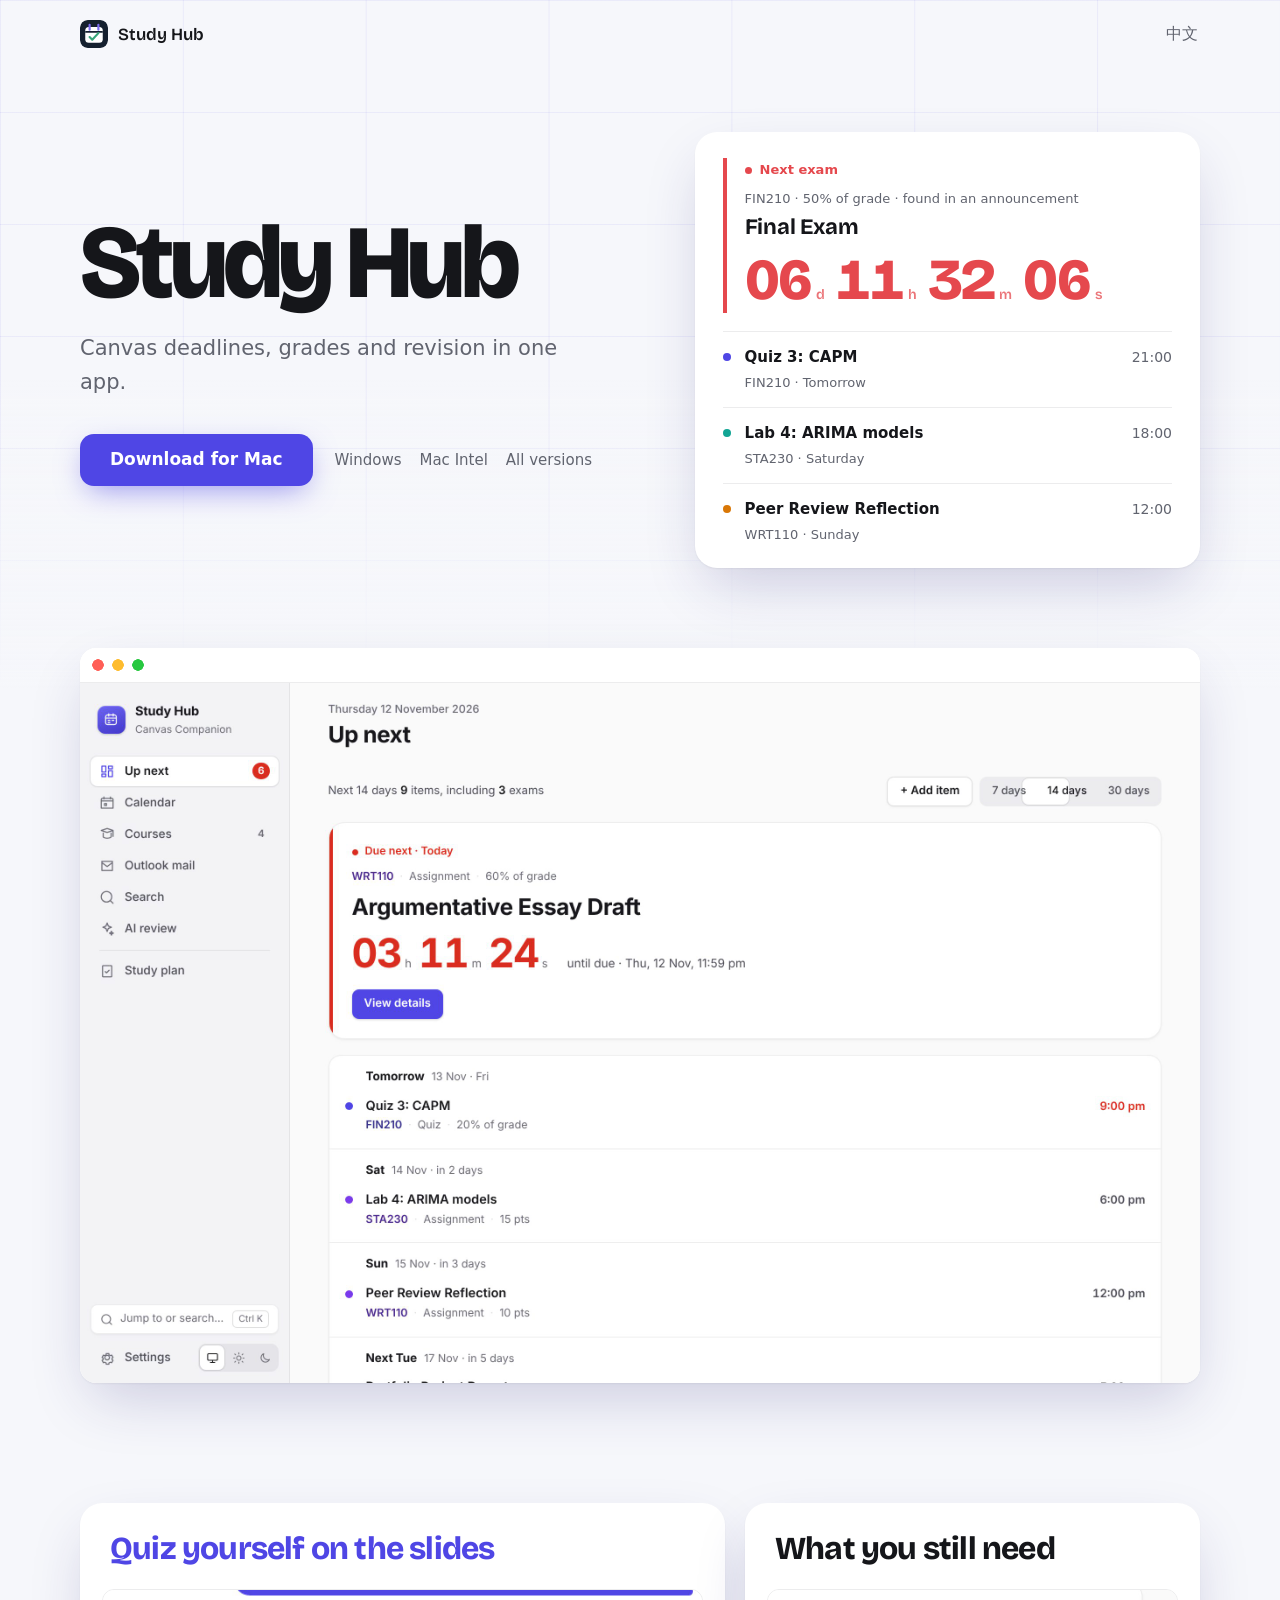
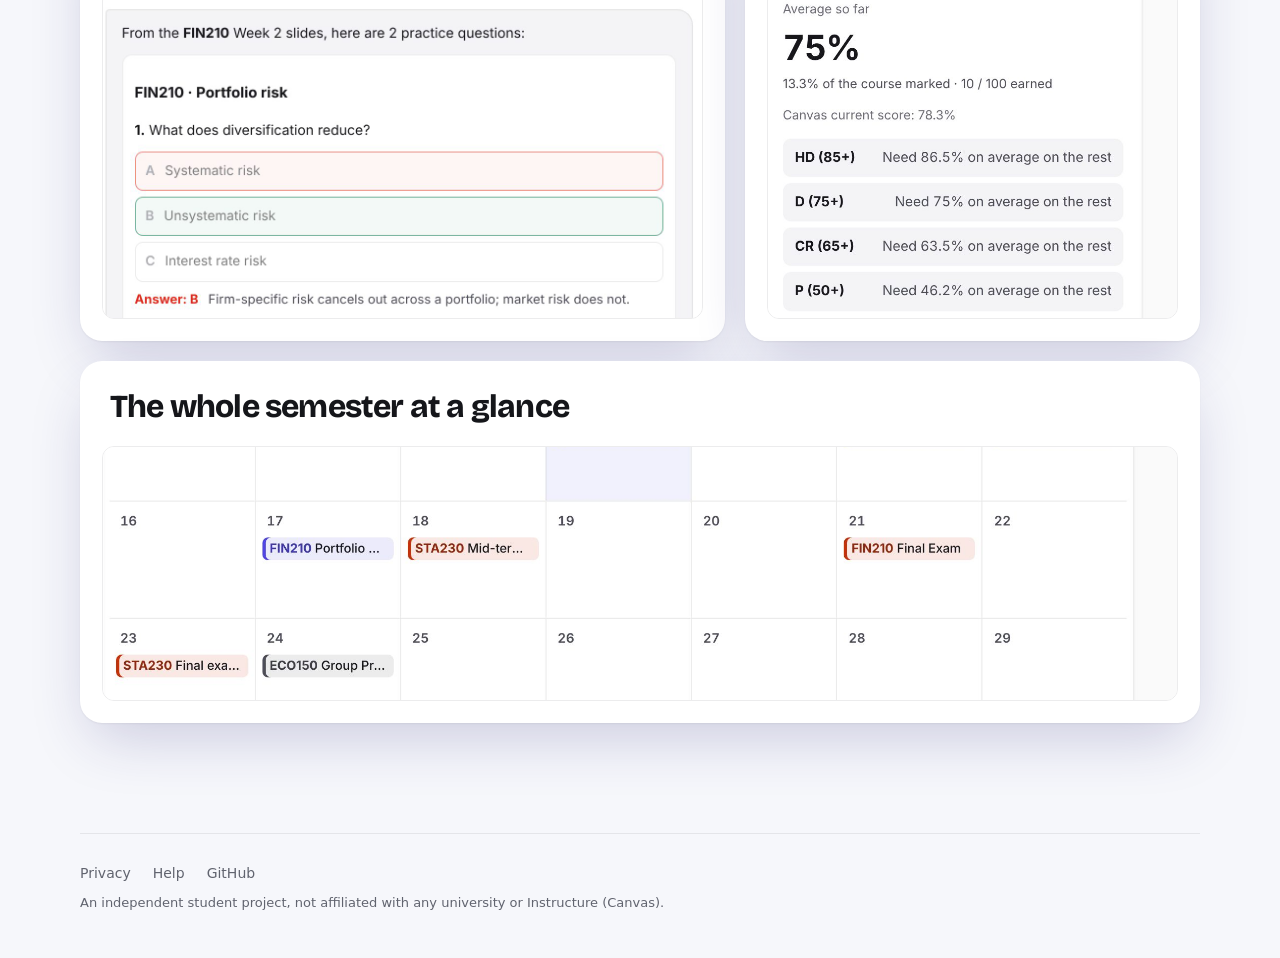
==== commit ccd6b919: "Website from 4c0cd29" ====
--- a/index.html
+++ b/index.html
@@ -10,6 +10,9 @@
 <meta property="og:image" content="https://17373624812qq-code.github.io/Study-Hub-releases/img/home-zh.jpg">
 <link rel="icon" href="img/icon.svg" type="image/svg+xml">
 <link rel="alternate" type="text/plain" href="llms.txt" title="Plain-text summary for agents">
+<link rel="preconnect" href="https://fonts.googleapis.com">
+<link rel="preconnect" href="https://fonts.gstatic.com" crossorigin>
+<link rel="stylesheet" href="https://fonts.googleapis.com/css2?family=Bricolage+Grotesque:opsz,wght@12..96,600..800&display=swap">
 <link rel="stylesheet" href="style.css">
 <script>
   // Pick the language before first paint: saved choice, else the browser's.
@@ -33,54 +36,74 @@
 </script>
 </head>
 <body>
+<div class="top">
 <header class="wrap bar">
   <a class="brand" href="./"><img src="img/icon.svg" alt="">Study Hub</a>
   <button class="link" type="button" data-lang-toggle><span lang="zh-CN">English</span><span lang="en">中文</span></button>
 </header>
 
-<main class="wrap">
-  <section class="hero">
-    <h1>Study Hub</h1>
-    <p><span lang="zh-CN">Canvas 的截止日期、成绩和复习，放在一个 App 里。</span><span lang="en">Canvas deadlines, grades and revision in one app.</span></p>
+<main>
+  <section class="wrap hero">
+    <div>
+      <h1>Study Hub</h1>
+      <p><span lang="zh-CN">Canvas 的截止日期、成绩和复习，放在一个 App 里。</span><span lang="en">Canvas deadlines, grades and revision in one app.</span></p>
 
-    <div class="get" id="download">
-      <a class="button" data-os="mac" href="https://github.com/17373624812qq-code/Study-Hub-releases/releases/latest/download/StudyHub-Mac-AppleSilicon.dmg"><span lang="zh-CN">下载 Mac 版</span><span lang="en">Download for Mac</span></a>
-      <nav class="others">
-        <a data-os="win" href="https://github.com/17373624812qq-code/Study-Hub-releases/releases/latest/download/StudyHub-Windows-Setup.exe">Windows</a>
-        <a data-os="mac" href="https://github.com/17373624812qq-code/Study-Hub-releases/releases/latest/download/StudyHub-Mac-Intel.dmg">Mac Intel</a>
-        <a href="https://github.com/17373624812qq-code/Study-Hub-releases/releases"><span lang="zh-CN">所有版本</span><span lang="en">All versions</span></a>
-      </nav>
+      <div class="get" id="download">
+        <a class="button" data-os="mac" href="https://github.com/17373624812qq-code/Study-Hub-releases/releases/latest/download/StudyHub-Mac-AppleSilicon.dmg"><span lang="zh-CN">下载 Mac 版</span><span lang="en">Download for Mac</span></a>
+        <nav class="others">
+          <a data-os="win" href="https://github.com/17373624812qq-code/Study-Hub-releases/releases/latest/download/StudyHub-Windows-Setup.exe">Windows</a>
+          <a data-os="mac" href="https://github.com/17373624812qq-code/Study-Hub-releases/releases/latest/download/StudyHub-Mac-Intel.dmg">Mac Intel</a>
+          <a href="https://github.com/17373624812qq-code/Study-Hub-releases/releases"><span lang="zh-CN">所有版本</span><span lang="en">All versions</span></a>
+        </nav>
+      </div>
+
+      <ol class="steps mac" aria-live="polite">
+        <li><span lang="zh-CN">打开下载的 .dmg，把 Study Hub 拖进「应用程序」</span><span lang="en">Open the .dmg and drag Study Hub into Applications</span></li>
+        <li><span lang="zh-CN">第一次打开：右键 Study Hub →「打开」</span><span lang="en">First launch: right-click Study Hub → Open</span></li>
+        <li><span lang="zh-CN">没有 Canvas 账号也能先试「演示」</span><span lang="en">No Canvas account? Try the demo</span></li>
+      </ol>
+      <ol class="steps win" aria-live="polite">
+        <li><span lang="zh-CN">打开 StudyHub-Windows-Setup.exe</span><span lang="en">Open StudyHub-Windows-Setup.exe</span></li>
+        <li><span lang="zh-CN">出现蓝色提示时：「更多信息」→「仍要运行」</span><span lang="en">If a blue warning appears: More info → Run anyway</span></li>
+        <li><span lang="zh-CN">没有 Canvas 账号也能先试「演示」</span><span lang="en">No Canvas account? Try the demo</span></li>
+      </ol>
     </div>
 
-    <ol class="steps mac" aria-live="polite">
-      <li><span lang="zh-CN">打开下载的 .dmg，把 Study Hub 拖进「应用程序」</span><span lang="en">Open the .dmg and drag Study Hub into Applications</span></li>
-      <li><span lang="zh-CN">第一次打开：右键 Study Hub →「打开」</span><span lang="en">First launch: right-click Study Hub → Open</span></li>
-      <li><span lang="zh-CN">没有 Canvas 账号也能先试「演示」</span><span lang="en">No Canvas account? Try the demo</span></li>
-    </ol>
-    <ol class="steps win" aria-live="polite">
-      <li><span lang="zh-CN">打开 StudyHub-Windows-Setup.exe</span><span lang="en">Open StudyHub-Windows-Setup.exe</span></li>
-      <li><span lang="zh-CN">出现蓝色提示时：「更多信息」→「仍要运行」</span><span lang="en">If a blue warning appears: More info → Run anyway</span></li>
-      <li><span lang="zh-CN">没有 Canvas 账号也能先试「演示」</span><span lang="en">No Canvas account? Try the demo</span></li>
-    </ol>
-
-    <img class="shot" src="img/home-zh.jpg" data-en="img/home-en.jpg" width="1280" height="800" alt="Study Hub: upcoming deadlines with a countdown">
-  </section>
-
-  <section class="feature">
-    <h2><span lang="zh-CN">成绩</span><span lang="en">Grades</span></h2>
-    <img class="shot" src="img/grades-zh.jpg" data-en="img/grades-en.jpg" width="1280" height="800" loading="lazy" alt="Grade calculator: weighted mark and the average needed for each grade band">
-  </section>
-
-  <section class="feature">
-    <h2><span lang="zh-CN">AI 复习</span><span lang="en">AI review</span></h2>
-    <img class="shot" src="img/ai-zh.jpg" data-en="img/ai-en.jpg" width="1280" height="800" loading="lazy" alt="AI review: practice questions and flashcards from course material">
-  </section>
-
-  <section class="feature">
-    <h2><span lang="zh-CN">日历</span><span lang="en">Calendar</span></h2>
-    <img class="shot" src="img/calendar-zh.jpg" data-en="img/calendar-en.jpg" width="1280" height="800" loading="lazy" alt="Calendar of assessments and exams, exportable to phone calendars">
+    <figure class="due" aria-label="Example: countdown to the next exam" style="margin:0">
+      <div class="due-next">
+        <div class="due-tag"><span lang="zh-CN">下一场考试</span><span lang="en">Next exam</span></div>
+        <div class="due-course">FIN210 · <span lang="zh-CN">占总分 50% · 从公告识别</span><span lang="en">50% of grade · found in an announcement</span></div>
+        <div class="due-title">Final Exam</div>
+        <div class="clock" data-clock><span data-d>06</span><small lang="zh-CN">天</small><small lang="en">d</small><span data-h>11</span><small lang="zh-CN">时</small><small lang="en">h</small><span data-m>32</span><small lang="zh-CN">分</small><small lang="en">m</small><span data-s>08</span><small lang="zh-CN">秒</small><small lang="en">s</small></div>
+      </div>
+      <ul class="list">
+        <li><b>Quiz 3: CAPM</b><time>21:00</time><span>FIN210 · <span lang="zh-CN">明天</span><span lang="en">Tomorrow</span></span></li>
+        <li style="--c:#12a594"><b>Lab 4: ARIMA models</b><time>18:00</time><span>STA230 · <span lang="zh-CN">周六</span><span lang="en">Saturday</span></span></li>
+        <li style="--c:#d97706"><b>Peer Review Reflection</b><time>12:00</time><span>WRT110 · <span lang="zh-CN">周日</span><span lang="en">Sunday</span></span></li>
+      </ul>
+    </figure>
   </section>
 </main>
+</div>
+
+<div class="wrap">
+  <div class="window"><img src="img/home-zh.jpg" data-en="img/home-en.jpg" width="1280" height="800" alt="Study Hub home: upcoming deadlines with a countdown"></div>
+
+  <section class="tiles">
+    <article class="tile ai">
+      <h2><span lang="zh-CN">按课件出题</span><span lang="en">Quiz yourself on the slides</span></h2>
+      <div class="crop" style="--x:300;--y:235;--w:610;--h:335"><img src="img/ai-zh.jpg" data-en="img/ai-en.jpg" width="1280" height="800" loading="lazy" alt="AI review: a practice question in English with a Chinese translation"></div>
+    </article>
+    <article class="tile grades">
+      <h2><span lang="zh-CN">还差几分</span><span lang="en">What you still need</span></h2>
+      <div class="crop" style="--x:865;--y:112;--w:405;--h:320"><img src="img/grades-zh.jpg" data-en="img/grades-en.jpg" width="1280" height="800" loading="lazy" alt="Grade calculator: average needed for HD, D, CR and P"></div>
+    </article>
+    <article class="tile cal">
+      <h2><span lang="zh-CN">整个学期一眼看完</span><span lang="en">The whole semester at a glance</span></h2>
+      <div class="crop" style="--x:285;--y:560;--w:990;--h:235"><img src="img/calendar-zh.jpg" data-en="img/calendar-en.jpg" width="1280" height="800" loading="lazy" alt="Calendar with assessments and exams"></div>
+    </article>
+  </section>
+</div>
 
 <footer class="wrap foot">
   <a href="privacy.html"><span lang="zh-CN">隐私</span><span lang="en">Privacy</span></a>
@@ -116,6 +139,17 @@
     primary.innerHTML = '<span lang="zh-CN">下载 Windows 版</span><span lang="en">Download for Windows</span>';
     win.textContent = "Mac";
   }
+  // The example card counts down for real.
+  const end = Date.now() + (((6 * 24 + 11) * 60 + 32) * 60 + 8) * 1000;
+  const el = k => document.querySelector(`[data-${k}]`);
+  const pad = n => String(n).padStart(2, "0");
+  const tick = () => {
+    const t = Math.max(0, Math.round((end - Date.now()) / 1000));
+    el("d").textContent = pad(Math.floor(t / 86400)); el("h").textContent = pad(Math.floor(t / 3600) % 24);
+    el("m").textContent = pad(Math.floor(t / 60) % 60); el("s").textContent = pad(t % 60);
+  };
+  tick(); setInterval(tick, 1000);
+
   // Once a download starts, show how to open it instead of the buttons.
   for (const a of document.querySelectorAll("a[data-os]")) {
     a.addEventListener("click", () => { document.body.dataset.started = a.dataset.os; });
--- a/style.css
+++ b/style.css
@@ -1,65 +1,124 @@
 /* One stylesheet for every page of the site. */
 :root {
-  --bg: #fbfbfa; --ink: #18181b; --ink-2: #6b6b73; --line: rgba(24, 24, 27, .09);
-  --accent: #4f46e5; --on-accent: #fff; --shot: 0 1px 2px rgba(0,0,0,.04), 0 12px 40px rgba(24,24,27,.10);
+  --paper: #f6f7fb; --ink: #15161a; --ink-2: #61646f; --line: rgba(21, 22, 26, .08);
+  --indigo: #4f46e5; --indigo-soft: #e9e8ff; --due: #e5484d; --card: #ffffff;
+  --grid: rgba(79, 70, 229, .07);
+  --lift: 0 1px 2px rgba(21,22,26,.05), 0 24px 60px -12px rgba(40,36,120,.22);
+  --display: "Bricolage Grotesque", -apple-system, BlinkMacSystemFont, "PingFang SC", "Microsoft YaHei UI", sans-serif;
   color-scheme: light;
 }
 @media (prefers-color-scheme: dark) {
-  :root { --bg: #0e0e10; --ink: #ededef; --ink-2: #8e8e96; --line: rgba(255,255,255,.08);
-    --accent: #8b87ff; --on-accent: #0e0e10; --shot: 0 0 0 1px rgba(255,255,255,.06), 0 16px 48px rgba(0,0,0,.5); color-scheme: dark; }
+  :root { --paper: #0f1016; --ink: #eceef6; --ink-2: #9497a6; --line: rgba(255,255,255,.08);
+    --indigo: #8f88ff; --indigo-soft: #1f1d3d; --due: #ff6369; --card: #181a23; --grid: rgba(143,136,255,.08);
+    --lift: 0 0 0 1px rgba(255,255,255,.06), 0 30px 70px -16px rgba(0,0,0,.7); color-scheme: dark; }
 }
 * { box-sizing: border-box; }
 html { -webkit-text-size-adjust: 100%; }
-body { margin: 0; background: var(--bg); color: var(--ink);
+body { margin: 0; background: var(--paper); color: var(--ink);
   font: 16px/1.6 -apple-system, BlinkMacSystemFont, "SF Pro Text", "Segoe UI Variable Text", "Segoe UI", "PingFang SC", "Microsoft YaHei UI", system-ui, sans-serif;
   -webkit-font-smoothing: antialiased; }
 a { color: inherit; }
 img { display: block; max-width: 100%; height: auto; }
 
-/* Language: both languages are in the HTML; the root lang picks one. */
+/* Language: both languages are in the HTML; the root lang picks one (home page only). */
 html[lang^="zh"] body:not(.doc) [lang="en"], html[lang="en"] body:not(.doc) [lang^="zh"] { display: none !important; }
 
-.wrap { width: min(1080px, 100% - 32px); margin: 0 auto; }
-.bar { display: flex; align-items: center; justify-content: space-between; height: 64px; }
-.brand { display: flex; align-items: center; gap: 10px; font-weight: 600; text-decoration: none; }
-.brand img { width: 26px; height: 26px; border-radius: 7px; }
+.wrap { width: min(1120px, 100% - 40px); margin: 0 auto; }
+.bar { display: flex; align-items: center; justify-content: space-between; height: 68px; position: relative; z-index: 2; }
+.brand { display: flex; align-items: center; gap: 10px; font: 600 17px var(--display); text-decoration: none; }
+.brand img { width: 28px; height: 28px; border-radius: 8px; }
 .link { background: none; border: 0; padding: 6px 2px; font: inherit; color: var(--ink-2); cursor: pointer; text-decoration: none; }
 .link:hover { color: var(--ink); }
+:focus-visible { outline: 2px solid var(--indigo); outline-offset: 3px; border-radius: 6px; }
 
-.hero { text-align: center; padding: 72px 0 40px; }
-h1 { font-size: clamp(40px, 7vw, 64px); line-height: 1.05; letter-spacing: -.03em; margin: 0; font-weight: 700; }
-.hero p { font-size: clamp(17px, 2.2vw, 20px); color: var(--ink-2); margin: 16px auto 0; max-width: 32em; }
+/* ---- Hero: a faint calendar grid, the name, and a live "due next" card ---- */
+.top { position: relative; overflow: hidden; padding-bottom: 120px;
+  background:
+    linear-gradient(to bottom, transparent 55%, var(--paper)),
+    linear-gradient(var(--grid) 1px, transparent 1px) 0 0 / calc(100% / 7) 112px,
+    linear-gradient(90deg, var(--grid) 1px, transparent 1px) 0 0 / calc(100% / 7) 112px; }
+.hero { display: grid; grid-template-columns: 1.05fr .95fr; gap: 56px; align-items: center; padding: 64px 0 0; }
+.hero > * { min-width: 0; }
+h1 { font: 800 clamp(52px, 8.4vw, 104px)/.92 var(--display); letter-spacing: -.045em; margin: 0; }
+.hero p { font-size: clamp(18px, 2vw, 21px); color: var(--ink-2); margin: 22px 0 0; max-width: 24em; }
 
-.get { margin-top: 32px; display: flex; flex-direction: column; align-items: center; gap: 14px; }
-.button { display: inline-flex; align-items: center; justify-content: center; min-height: 48px; padding: 0 28px; border-radius: 999px;
-  background: var(--accent); color: var(--on-accent); font-weight: 600; text-decoration: none; }
-.button:hover { filter: brightness(1.08); }
-.button:focus-visible, .link:focus-visible { outline: 2px solid var(--accent); outline-offset: 3px; }
+.get { margin-top: 34px; display: flex; align-items: center; flex-wrap: wrap; gap: 14px 22px; }
+.button { display: inline-flex; align-items: center; min-height: 52px; padding: 0 30px; border-radius: 14px;
+  background: var(--indigo); color: #fff; font-weight: 650; font-size: 17px; text-decoration: none;
+  box-shadow: 0 10px 30px -8px rgba(79,70,229,.6); transition: transform .15s ease; }
+.button:hover { transform: translateY(-1px); }
 .others { display: flex; gap: 18px; font-size: 15px; }
 .others a { color: var(--ink-2); text-decoration: none; }
 .others a:hover { color: var(--ink); }
 
-/* After a download starts, the steps replace the buttons. */
-.steps { display: none; margin: 32px auto 0; padding: 0; list-style: none; counter-reset: s; width: min(420px, 100%); text-align: left; }
+.steps { display: none; margin: 30px 0 0; padding: 0; list-style: none; counter-reset: s; max-width: 420px; }
 .steps li { counter-increment: s; display: flex; gap: 14px; padding: 12px 0; border-top: 1px solid var(--line); }
 .steps li:first-child { border-top: 0; }
-.steps li::before { content: counter(s); flex: none; width: 26px; height: 26px; border-radius: 50%; background: var(--line); display: grid; place-items: center; font-size: 13px; font-weight: 600; }
-body[data-started="mac"] .get, body[data-started="win"] .get { display: none; }
+.steps li::before { content: counter(s); flex: none; width: 26px; height: 26px; border-radius: 50%; background: var(--indigo-soft); color: var(--indigo); display: grid; place-items: center; font-size: 13px; font-weight: 700; }
+body[data-started] .get { display: none; }
 body[data-started="mac"] .steps.mac, body[data-started="win"] .steps.win { display: block; }
 
-.shot { border-radius: 14px; box-shadow: var(--shot); background: #fff; }
-.hero .shot { margin: 56px auto 0; }
-.feature { padding: 72px 0 0; }
-.feature h2 { font-size: clamp(24px, 3.4vw, 32px); letter-spacing: -.02em; margin: 0 0 24px; text-align: center; font-weight: 650; }
+/* The live card mirrors the app's home screen. */
+.due { background: var(--card); border-radius: 22px; box-shadow: var(--lift); padding: 26px 28px 10px; }
+.due-next { border-left: 4px solid var(--due); padding: 2px 0 4px 18px; }
+.due-tag { color: var(--due); font-size: 13px; font-weight: 700; display: flex; align-items: center; gap: 8px; }
+.due-tag::before { content: ""; width: 7px; height: 7px; border-radius: 50%; background: var(--due); animation: blink 1s steps(2) infinite; }
+.due-course { font-size: 13px; color: var(--ink-2); margin-top: 8px; }
+.due-title { font: 700 22px/1.25 var(--display); margin: 4px 0 10px; letter-spacing: -.01em; }
+.clock { font: 800 clamp(26px, 7.4vw, 58px)/1 var(--display); color: var(--due); letter-spacing: -.02em; font-variant-numeric: tabular-nums; display: flex; flex-wrap: wrap; align-items: baseline; gap: 4px; }
+.clock small { font: 600 14px var(--display); color: var(--due); opacity: .75; margin-right: 8px; }
+.list { list-style: none; margin: 18px 0 0; padding: 0; }
+.list li { display: grid; grid-template-columns: 10px 1fr auto; gap: 4px 12px; align-items: baseline; padding: 13px 0; border-top: 1px solid var(--line); }
+.list li::before { content: ""; width: 8px; height: 8px; border-radius: 50%; background: var(--c, var(--indigo)); transform: translateY(-1px); }
+.list b { font-weight: 600; font-size: 15px; }
+.list span { font-size: 13px; color: var(--ink-2); grid-column: 2; }
+.list time { font-size: 14px; color: var(--ink-2); grid-row: 1; grid-column: 3; font-variant-numeric: tabular-nums; }
 
-.foot { margin-top: 96px; padding: 28px 0 40px; border-top: 1px solid var(--line); display: flex; flex-wrap: wrap; gap: 8px 22px; font-size: 14px; color: var(--ink-2); }
+/* One orchestrated entrance on load. */
+@media (prefers-reduced-motion: no-preference) {
+  .due { animation: rise .7s cubic-bezier(.2,.8,.2,1) both .15s; }
+  .list li { animation: rise .6s cubic-bezier(.2,.8,.2,1) both; }
+  .list li:nth-child(1) { animation-delay: .55s; } .list li:nth-child(2) { animation-delay: .7s; } .list li:nth-child(3) { animation-delay: .85s; }
+}
+@media (prefers-reduced-motion: reduce) { .due-tag::before { animation: none; } }
+@keyframes rise { from { opacity: 0; transform: translateY(18px); } }
+@keyframes blink { 50% { opacity: .25; } }
+
+/* ---- The app, in a window ---- */
+.window { margin: -40px auto 0; position: relative; z-index: 1; border-radius: 16px; overflow: hidden; box-shadow: var(--lift); background: var(--card); }
+.window::before { content: ""; display: block; height: 34px; border-bottom: 1px solid var(--line);
+  background: radial-gradient(circle at 18px 17px, #ff5f57 5.5px, transparent 6px), radial-gradient(circle at 38px 17px, #febc2e 5.5px, transparent 6px), radial-gradient(circle at 58px 17px, #28c840 5.5px, transparent 6px), var(--card); }
+.window img { width: 100%; }
+
+/* ---- Features: tiles that zoom into one part of a screen ---- */
+.tiles { display: grid; grid-template-columns: repeat(12, 1fr); gap: 20px; padding-top: 120px; }
+.tile { background: var(--card); border-radius: 22px; box-shadow: var(--lift); overflow: hidden; display: flex; flex-direction: column; }
+.tile h2 { font: 750 clamp(24px, 2.6vw, 32px)/1.1 var(--display); letter-spacing: -.025em; margin: 0; padding: 28px 30px 22px; }
+.tile.ai { grid-column: span 7; } .tile.grades { grid-column: span 5; } .tile.cal { grid-column: span 12; }
+.tile.ai h2 { color: var(--indigo); }
+/* A crop of a 1280×800 screenshot: --x --y --w --h in screenshot pixels. */
+.crop { position: relative; margin: 0 22px 22px; border-radius: 12px; overflow: hidden; aspect-ratio: var(--w) / var(--h); border: 1px solid var(--line); flex: 1 0 auto; }
+.crop img { position: absolute; max-width: none; width: calc(1280 / var(--w) * 100%); left: calc(var(--x) / var(--w) * -100%); top: calc(var(--y) / var(--h) * -100%); }
+
+.foot { margin-top: 110px; padding: 28px 0 44px; border-top: 1px solid var(--line); display: flex; flex-wrap: wrap; gap: 8px 22px; font-size: 14px; color: var(--ink-2); }
 .foot a { text-decoration: none; }
 .foot a:hover { color: var(--ink); }
 .foot small { flex-basis: 100%; font-size: 13px; }
 
-/* Text pages (privacy, support) */
+@media (max-width: 860px) {
+  .hero { grid-template-columns: 1fr; gap: 44px; padding-top: 36px; }
+  .top { padding-bottom: 90px; }
+  .tiles { gap: 16px; padding-top: 80px; }
+  .tile.ai, .tile.grades, .tile.cal { grid-column: span 12; }
+  .tile h2 { padding: 22px 22px 18px; }
+  .crop { margin: 0 14px 14px; }
+  .due { padding: 22px 20px 6px; }
+  .clock small { margin-right: 6px; }
+}
+
+/* ---- Text pages (privacy, support) ---- */
 .doc main { width: min(680px, 100% - 32px); margin: 40px auto 64px; }
-.doc h1 { font-size: 32px; letter-spacing: -.02em; margin-bottom: 8px; }
+.doc h1 { font: 800 34px/1.15 var(--display); letter-spacing: -.02em; margin-bottom: 8px; }
 .doc h2 { font-size: 18px; margin: 32px 0 6px; }
 .doc p, .doc li { color: var(--ink-2); }
 .doc strong { color: var(--ink); }
@@ -67,5 +126,5 @@
 .doc details { border-top: 1px solid var(--line); padding: 14px 0; }
 .doc summary { cursor: pointer; font-weight: 600; color: var(--ink); }
 .doc .contact { margin: 24px 0; }
-.doc .back { display: inline-block; margin-top: 32px; color: var(--accent); text-decoration: none; }
+.doc .back { display: inline-block; margin-top: 32px; color: var(--indigo); text-decoration: none; }
 .doc .lang { color: var(--ink-2); }
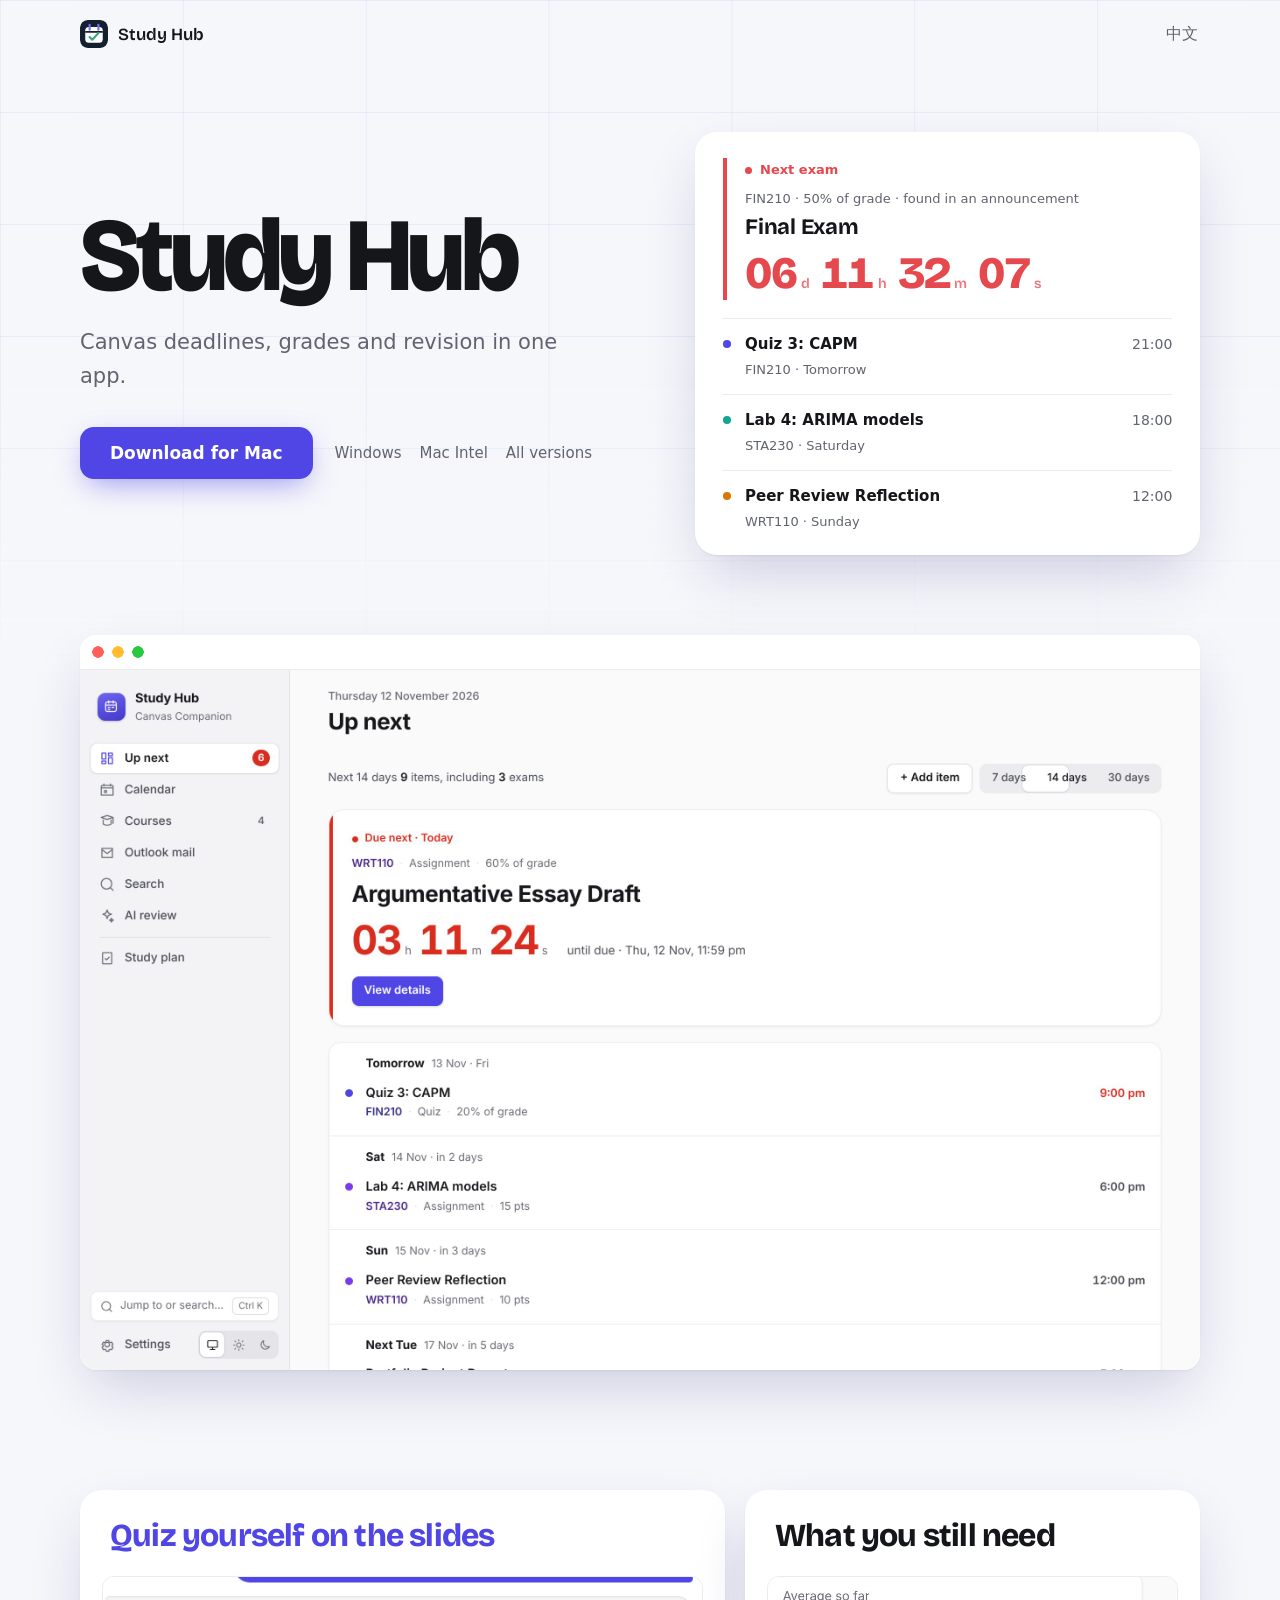
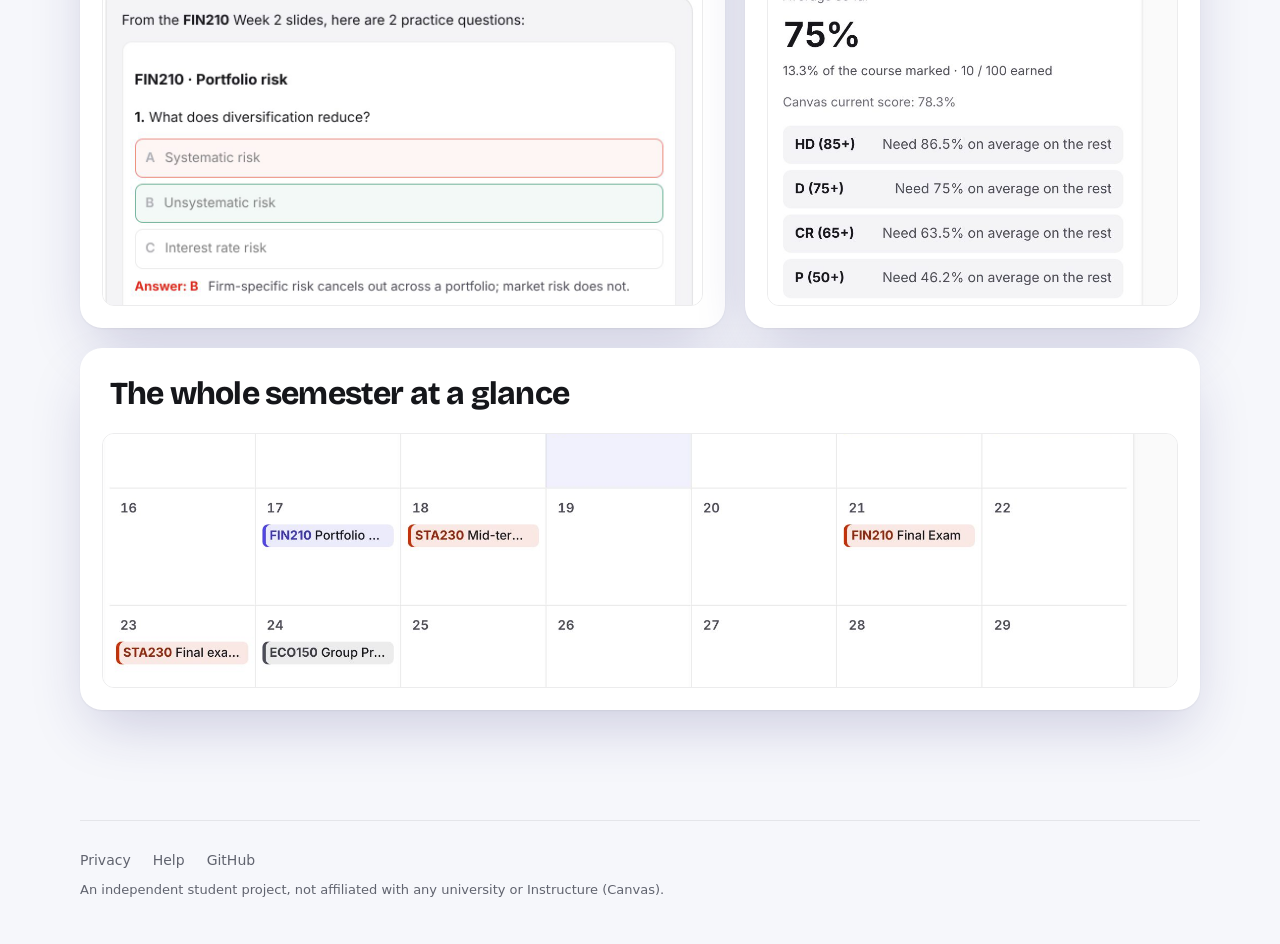
==== commit 6ff06872: "Website from f19a4b6" ====
--- a/index.html
+++ b/index.html
@@ -13,7 +13,7 @@
 <link rel="preconnect" href="https://fonts.googleapis.com">
 <link rel="preconnect" href="https://fonts.gstatic.com" crossorigin>
 <link rel="stylesheet" href="https://fonts.googleapis.com/css2?family=Bricolage+Grotesque:opsz,wght@12..96,600..800&display=swap">
-<link rel="stylesheet" href="style.css">
+<link rel="stylesheet" href="style.css?v=f19a4b6">
 <script>
   // Pick the language before first paint: saved choice, else the browser's.
   try { document.documentElement.lang = localStorage.getItem("lang") || (/^zh/i.test(navigator.language) ? "zh-CN" : "en"); } catch (_) {}
--- a/style.css
+++ b/style.css
@@ -59,13 +59,13 @@
 body[data-started="mac"] .steps.mac, body[data-started="win"] .steps.win { display: block; }
 
 /* The live card mirrors the app's home screen. */
-.due { background: var(--card); border-radius: 22px; box-shadow: var(--lift); padding: 26px 28px 10px; }
+.due { container-type: inline-size; background: var(--card); border-radius: 22px; box-shadow: var(--lift); padding: 26px 28px 10px; }
 .due-next { border-left: 4px solid var(--due); padding: 2px 0 4px 18px; }
 .due-tag { color: var(--due); font-size: 13px; font-weight: 700; display: flex; align-items: center; gap: 8px; }
 .due-tag::before { content: ""; width: 7px; height: 7px; border-radius: 50%; background: var(--due); animation: blink 1s steps(2) infinite; }
 .due-course { font-size: 13px; color: var(--ink-2); margin-top: 8px; }
 .due-title { font: 700 22px/1.25 var(--display); margin: 4px 0 10px; letter-spacing: -.01em; }
-.clock { font: 800 clamp(26px, 7.4vw, 58px)/1 var(--display); color: var(--due); letter-spacing: -.02em; font-variant-numeric: tabular-nums; display: flex; flex-wrap: wrap; align-items: baseline; gap: 4px; }
+.clock { font: 800 clamp(22px, 10cqi, 58px)/1 var(--display); color: var(--due); letter-spacing: -.02em; font-variant-numeric: tabular-nums; display: flex; flex-wrap: nowrap; white-space: nowrap; align-items: baseline; gap: 4px; }
 .clock small { font: 600 14px var(--display); color: var(--due); opacity: .75; margin-right: 8px; }
 .list { list-style: none; margin: 18px 0 0; padding: 0; }
 .list li { display: grid; grid-template-columns: 10px 1fr auto; gap: 4px 12px; align-items: baseline; padding: 13px 0; border-top: 1px solid var(--line); }
